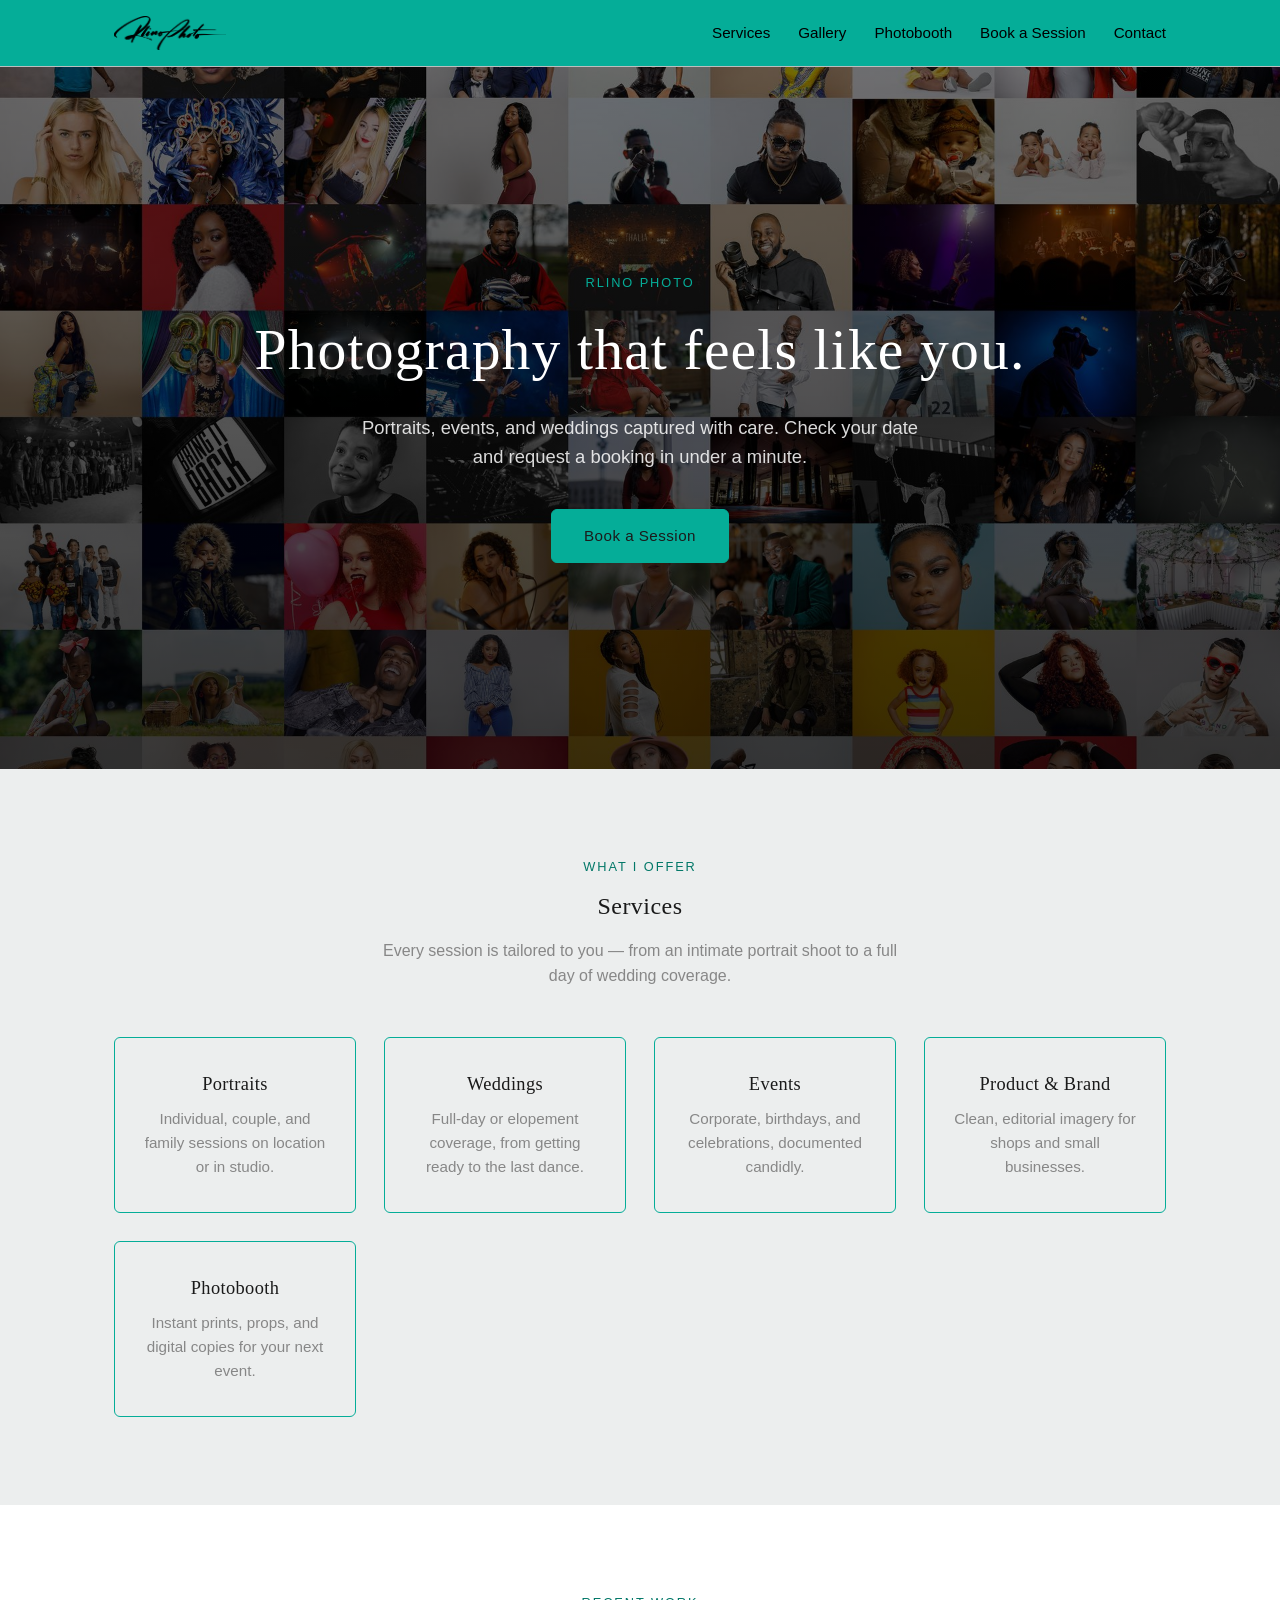
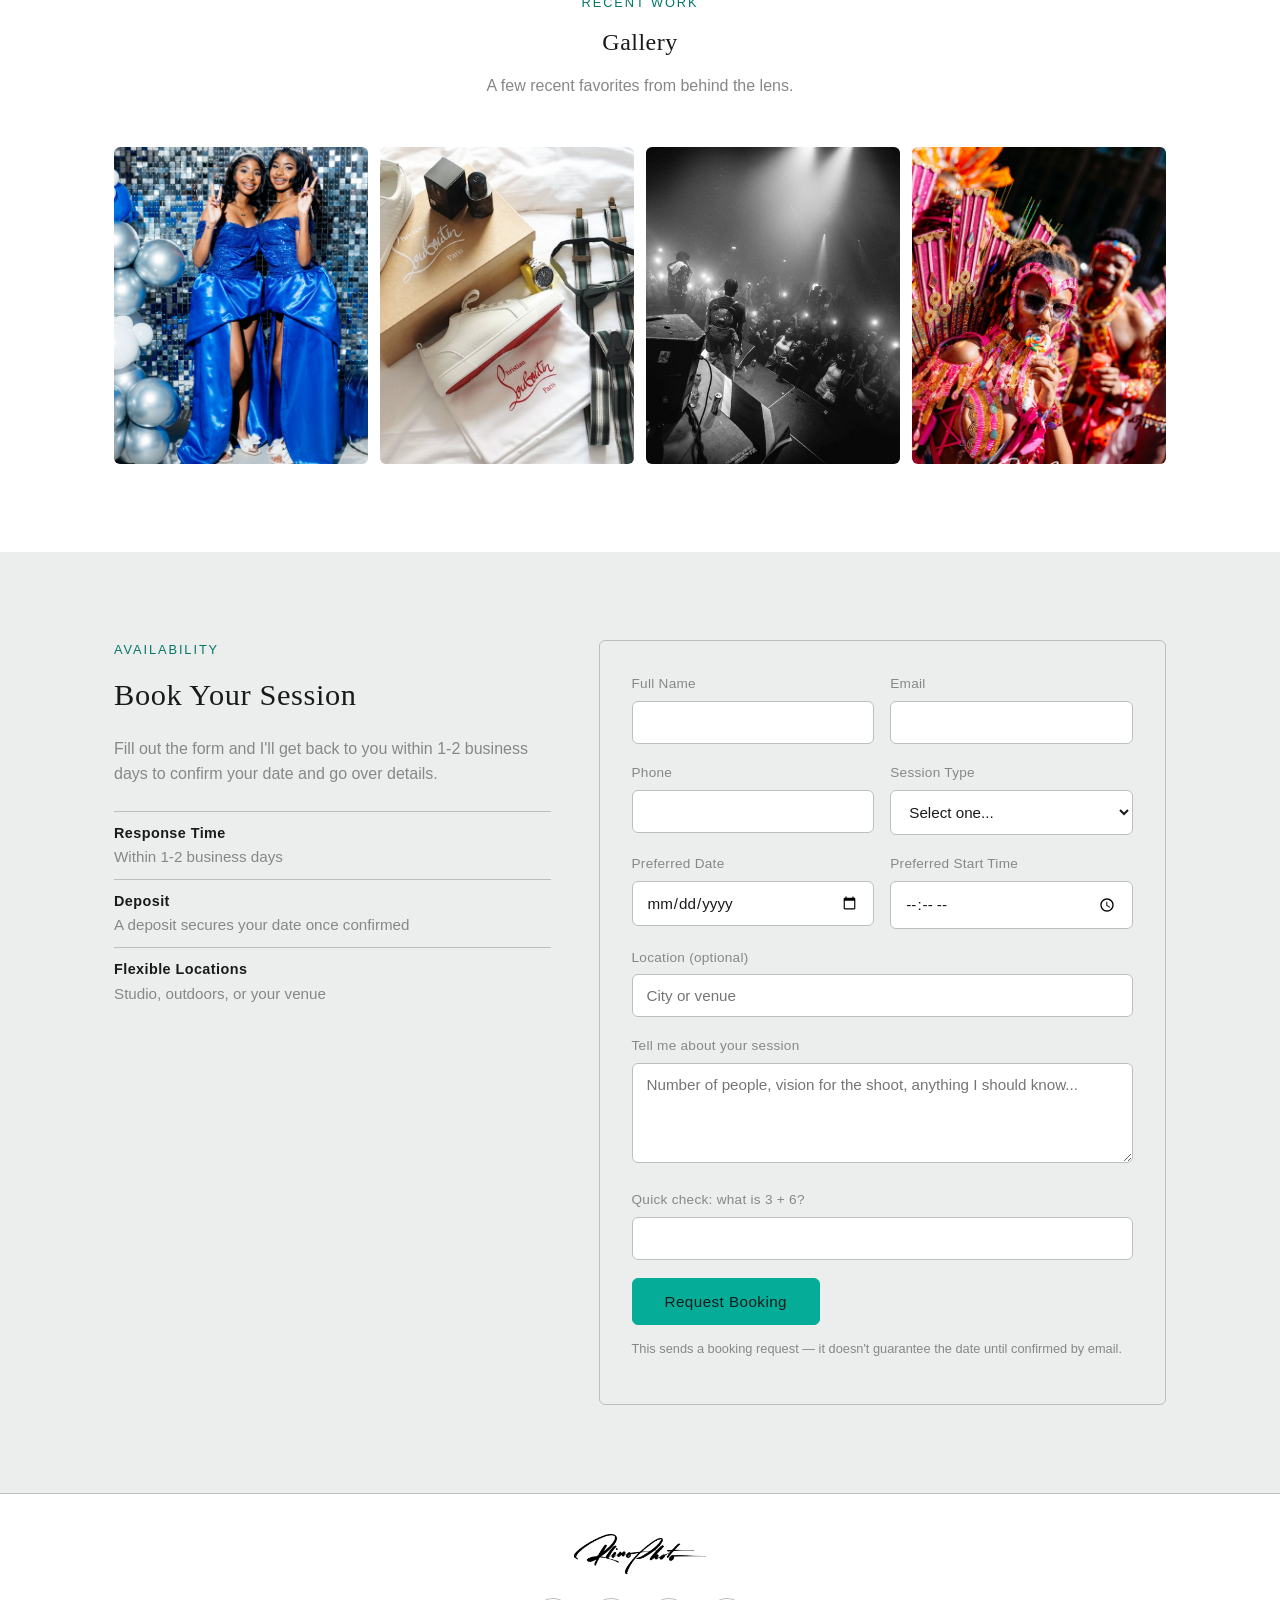
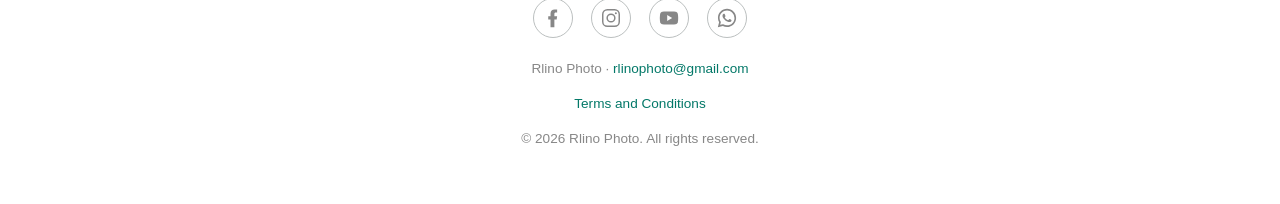
==== index.html @ 1d444abe "Add a math captcha to all booking forms Add a "what is X + Y?" field (randomly generated on load, no" ====
<!DOCTYPE html>
<html lang="en">
<head>
<meta charset="UTF-8" />
<meta name="viewport" content="width=device-width, initial-scale=1.0" />
<title>Rlino Photo — Photography Booking</title>
<meta name="description" content="Rlino Photo — book your photography session online. Portraits, events, and weddings." />
<link rel="icon" href="assets/favicon.ico" sizes="any" />
<link rel="icon" href="assets/favicon.png" type="image/png" />
<link rel="apple-touch-icon" href="assets/apple-touch-icon.png" />
<link rel="stylesheet" href="style.css" />
</head>
<body>

<header class="site-header">
  <div class="container">
    <a href="#" class="logo"><img src="assets/logo-black.png" alt="Rlino Photo" /></a>
    <nav>
      <ul class="nav-links">
        <li><a href="#services">Services</a></li>
        <li><a href="#gallery">Gallery</a></li>
        <li><a href="photobooth.html">Photobooth</a></li>
        <li><a href="#booking">Book a Session</a></li>
        <li><a href="#contact">Contact</a></li>
      </ul>
    </nav>
    <button class="nav-toggle" aria-label="Toggle navigation">&#9776;</button>
  </div>
</header>

<section class="hero">
  <div class="container">
    <span class="eyebrow">Rlino Photo</span>
    <h1>Photography that feels like you.</h1>
    <p>Portraits, events, and weddings captured with care. Check your date and request a booking in under a minute.</p>
    <a href="#booking" class="btn btn-primary">Book a Session</a>
  </div>
</section>

<section id="services">
  <div class="container">
    <div class="section-heading reveal">
      <span class="eyebrow">What I Offer</span>
      <h2>Services</h2>
      <p>Every session is tailored to you — from an intimate portrait shoot to a full day of wedding coverage.</p>
    </div>
    <div class="services-grid">
      <div class="service-card reveal">
        <h3>Portraits</h3>
        <p>Individual, couple, and family sessions on location or in studio.</p>
      </div>
      <div class="service-card reveal">
        <h3>Weddings</h3>
        <p>Full-day or elopement coverage, from getting ready to the last dance.</p>
      </div>
      <div class="service-card reveal">
        <h3>Events</h3>
        <p>Corporate, birthdays, and celebrations, documented candidly.</p>
      </div>
      <div class="service-card reveal">
        <h3>Product &amp; Brand</h3>
        <p>Clean, editorial imagery for shops and small businesses.</p>
      </div>
      <a class="service-card reveal" href="photobooth.html">
        <h3>Photobooth</h3>
        <p>Instant prints, props, and digital copies for your next event.</p>
      </a>
    </div>
  </div>
</section>

<section id="gallery">
  <div class="container">
    <div class="section-heading reveal">
      <span class="eyebrow">Recent Work</span>
      <h2>Gallery</h2>
      <p>A few recent favorites from behind the lens.</p>
    </div>
    <div class="gallery-grid">
      <div class="frame reveal"><img src="assets/gallery1.jpg" alt="Two quinceañera guests of honor in matching blue gowns and tiaras" loading="lazy" /></div>
      <div class="frame reveal"><img src="assets/gallery2.jpg" alt="Flat-lay product photography of sneakers, watch, and accessories" loading="lazy" /></div>
      <div class="frame reveal"><img src="assets/gallery3.jpg" alt="Concert stage view of a performer and crowd under spotlights" loading="lazy" /></div>
      <a class="frame reveal" href="https://www.facebook.com/media/set/?set=a.1701070702020775&amp;type=3" target="_blank" rel="noopener noreferrer" aria-label="View more photos in our Facebook album">
        <img src="assets/gallery4.jpg" alt="Carnival performer in a pink and gold feathered costume" loading="lazy" />
      </a>
    </div>
  </div>
</section>

<section id="booking">
  <div class="container booking-layout">
    <div class="booking-info reveal">
      <span class="eyebrow">Availability</span>
      <h2>Book Your Session</h2>
      <p>Fill out the form and I'll get back to you within 1-2 business days to confirm your date and go over details.</p>
      <ul>
        <li><strong>Response Time</strong>Within 1-2 business days</li>
        <li><strong>Deposit</strong>A deposit secures your date once confirmed</li>
        <li><strong>Flexible Locations</strong>Studio, outdoors, or your venue</li>
      </ul>
    </div>

    <form
      id="booking-form"
      class="booking-form reveal"
      action="https://formsubmit.co/ajax/rlinophoto@gmail.com"
      method="POST"
      novalidate
    >
      <!-- FormSubmit configuration -->
      <input type="hidden" name="_subject" value="New booking request — Rlino Photo" />
      <input type="hidden" name="_captcha" value="false" />
      <input type="hidden" name="_template" value="table" />
      <input type="text" name="_honey" class="honeypot" tabindex="-1" autocomplete="off" />

      <div class="form-row">
        <div class="field">
          <label for="name">Full Name</label>
          <input type="text" id="name" name="Name" required />
          <span class="field-error">Please enter your full name.</span>
        </div>
        <div class="field">
          <label for="email">Email</label>
          <input type="email" id="email" name="Email" required />
          <span class="field-error">Please enter a valid email address.</span>
        </div>
      </div>

      <div class="form-row">
        <div class="field">
          <label for="phone">Phone</label>
          <input type="tel" id="phone" name="Phone" required />
          <span class="field-error">Please enter a valid phone number.</span>
        </div>
        <div class="field">
          <label for="session-type">Session Type</label>
          <select id="session-type" name="Session Type" required>
            <option value="">Select one...</option>
            <option value="Portrait">Portrait</option>
            <option value="Wedding">Wedding</option>
            <option value="Event">Event</option>
            <option value="Photobooth">Photobooth</option>
            <option value="Product / Brand">Product / Brand</option>
            <option value="Other">Other</option>
          </select>
          <span class="field-error">Please choose a session type.</span>
        </div>
      </div>

      <div class="form-row">
        <div class="field">
          <label for="session-date">Preferred Date</label>
          <input type="date" id="session-date" name="Preferred Date" required />
          <span class="field-error">Please choose a preferred date.</span>
        </div>
        <div class="field">
          <label for="session-time">Preferred Start Time</label>
          <input type="time" id="session-time" name="Preferred Start Time" min="08:00" max="20:00" required />
          <span class="field-error">Please choose a starting time between 8am and 8pm.</span>
        </div>
      </div>

      <div class="field">
        <label for="location">Location (optional)</label>
        <input type="text" id="location" name="Location" placeholder="City or venue" />
      </div>

      <div class="field">
        <label for="message">Tell me about your session</label>
        <textarea id="message" name="Message" placeholder="Number of people, vision for the shoot, anything I should know..."></textarea>
      </div>

      <div class="field">
        <label for="captcha">Quick check: what is <span id="captcha-a"></span> + <span id="captcha-b"></span>?</label>
        <input type="text" id="captcha" inputmode="numeric" autocomplete="off" required />
        <span class="field-error">That doesn't look right — please try again.</span>
      </div>

      <button type="submit" class="btn btn-primary">Request Booking</button>
      <p class="form-note">This sends a booking request — it doesn't guarantee the date until confirmed by email.</p>
      <div id="form-status" class="form-status" role="status" aria-live="polite"></div>
    </form>
  </div>
</section>

<footer class="site-footer" id="contact">
  <div class="container">
    <img src="assets/logo-black.png" alt="Rlino Photo" class="footer-logo" />
    <ul class="social-links">
      <li>
        <a href="https://www.facebook.com/RlinoPhoto" target="_blank" rel="noopener noreferrer" aria-label="Rlino Photo on Facebook">
          <svg viewBox="0 0 24 24" width="22" height="22" fill="currentColor" aria-hidden="true"><path d="M13.5 22v-8.5H16l.5-3.5h-3V7.7c0-1 .3-1.7 1.7-1.7H16.5V2.8C16.1 2.7 15 2.6 13.7 2.6c-2.6 0-4.4 1.6-4.4 4.5V10H6.8v3.5h2.5V22h4.2z"/></svg>
        </a>
      </li>
      <li>
        <a href="https://www.instagram.com/rlino_photo" target="_blank" rel="noopener noreferrer" aria-label="Rlino Photo on Instagram">
          <svg viewBox="0 0 24 24" width="22" height="22" fill="none" stroke="currentColor" stroke-width="1.6" aria-hidden="true"><rect x="3" y="3" width="18" height="18" rx="5"/><circle cx="12" cy="12" r="4.2"/><circle cx="17.3" cy="6.7" r="1.1" fill="currentColor" stroke="none"/></svg>
        </a>
      </li>
      <li>
        <a href="https://www.youtube.com/channel/UCUOVCquX0OLVhpAQAoR_41Q" target="_blank" rel="noopener noreferrer" aria-label="Rlino Photo on YouTube">
          <svg viewBox="0 0 24 24" width="22" height="22" fill="currentColor" aria-hidden="true"><path d="M22 12s0-3.2-.4-4.7a2.9 2.9 0 0 0-2-2C17.9 5 12 5 12 5s-5.9 0-7.6.3a2.9 2.9 0 0 0-2 2C2 8.8 2 12 2 12s0 3.2.4 4.7a2.9 2.9 0 0 0 2 2C6.1 19 12 19 12 19s5.9 0 7.6-.3a2.9 2.9 0 0 0 2-2C22 15.2 22 12 22 12z" stroke="none"/><path d="M10 8.8l5.5 3.2-5.5 3.2z" fill="#ffffff" stroke="none"/></svg>
        </a>
      </li>
      <li>
        <a href="https://wa.me/31614052814" target="_blank" rel="noopener noreferrer" aria-label="Message Rlino Photo on WhatsApp">
          <svg viewBox="0 0 24 24" width="22" height="22" fill="currentColor" aria-hidden="true"><path d="M12.04 2C6.58 2 2.13 6.45 2.13 11.91c0 1.75.46 3.39 1.26 4.81L2 22l5.44-1.36a9.9 9.9 0 0 0 4.6 1.14h.01c5.46 0 9.9-4.45 9.9-9.91C21.95 6.45 17.5 2 12.04 2zm0 18.02h-.01a8.1 8.1 0 0 1-4.13-1.13l-.3-.18-3.07.77.82-3-.2-.31a8.07 8.07 0 0 1-1.24-4.3c0-4.46 3.63-8.09 8.13-8.09 2.17 0 4.21.85 5.75 2.38a8.05 8.05 0 0 1 2.38 5.72c0 4.46-3.63 8.14-8.13 8.14zm4.45-6.08c-.24-.12-1.45-.71-1.67-.79-.22-.08-.39-.12-.55.12-.16.24-.63.79-.78.95-.14.16-.29.18-.53.06-.24-.12-1.03-.38-1.96-1.21-.72-.64-1.21-1.44-1.35-1.68-.14-.24-.01-.37.11-.49.11-.11.24-.29.37-.43.12-.14.16-.24.24-.4.08-.16.04-.3-.02-.43-.06-.12-.55-1.32-.75-1.81-.2-.48-.4-.41-.55-.42h-.47c-.16 0-.42.06-.64.3-.22.24-.84.82-.84 2s.86 2.32.98 2.48c.12.16 1.7 2.6 4.13 3.64.58.25 1.03.4 1.38.51.58.18 1.11.16 1.53.1.47-.07 1.45-.59 1.65-1.16.2-.57.2-1.06.14-1.16-.06-.1-.22-.16-.46-.28z"/></svg>
        </a>
      </li>
    </ul>
    <p>Rlino Photo &middot; <a href="mailto:rlinophoto@gmail.com">rlinophoto@gmail.com</a></p>
    <p><a href="terms.html">Terms and Conditions</a></p>
    <p>&copy; <span id="year"></span> Rlino Photo. All rights reserved.</p>
  </div>
</footer>

<script src="script.js"></script>
<script>document.getElementById("year").textContent = new Date().getFullYear();</script>
</body>
</html>
---- style.css ----
/* Rlino Photo — site styles */

:root {
  --bg: #ffffff;
  --bg-alt: #eceeee;
  --bg-soft: #bbbfbf;
  --bg-mid: #05ad98;
  --text: #1a1a1a;
  --text-muted: #878787;
  --accent: #05ad98;
  --accent-soft: rgba(5, 173, 152, 0.14);
  --teal: #05ad98;
  --teal-soft: rgba(5, 173, 152, 0.25);
  --teal-dark: #037868;
  --border: #bbbfbf;
  --error: #d1453b;
  --success: #2e8b67;
  --max-width: 1100px;
  --radius: 6px;
}

* {
  box-sizing: border-box;
}

html {
  scroll-behavior: smooth;
}

body {
  margin: 0;
  font-family: "Helvetica Neue", Arial, sans-serif;
  background: var(--bg);
  color: var(--text);
  line-height: 1.6;
}

h1, h2, h3 {
  font-family: Georgia, "Times New Roman", serif;
  font-weight: 400;
  letter-spacing: 0.02em;
  margin: 0 0 0.5em;
}

a {
  color: inherit;
}

img {
  max-width: 100%;
  display: block;
}

.container {
  max-width: var(--max-width);
  margin: 0 auto;
  padding: 0 24px;
}

/* Header */
.site-header {
  position: sticky;
  top: 0;
  z-index: 50;
  background: var(--teal);
  border-bottom: 1px solid var(--border);
}

.site-header .container {
  display: flex;
  align-items: center;
  justify-content: space-between;
  padding-top: 16px;
  padding-bottom: 16px;
}

.logo {
  display: flex;
  align-items: center;
  text-decoration: none;
}

.logo img {
  height: 34px;
  width: auto;
  display: block;
}

.nav-links {
  display: flex;
  gap: 28px;
  list-style: none;
  margin: 0;
  padding: 0;
}

.nav-links a {
  text-decoration: none;
  font-size: 0.95rem;
  color: #000000;
  transition: opacity 0.2s ease;
}

.nav-links a:hover {
  text-decoration: underline;
  opacity: 0.65;
}

.nav-toggle {
  display: none;
  background: none;
  border: none;
  color: var(--text);
  font-size: 1.6rem;
  cursor: pointer;
}

@media (max-width: 720px) {
  .nav-toggle {
    display: block;
  }

  .nav-links {
    position: absolute;
    top: 100%;
    left: 0;
    right: 0;
    flex-direction: column;
    background: var(--teal);
    padding: 16px 24px;
    gap: 16px;
    border-bottom: 1px solid var(--border);
    display: none;
  }

  .nav-links.open {
    display: flex;
  }
}

/* Hero */
.hero {
  min-height: 78vh;
  display: flex;
  align-items: center;
  background:
    linear-gradient(180deg, rgba(0, 0, 0, 0.55), rgba(0, 0, 0, 0.78)),
    url("assets/hero.jpg");
  background-size: cover;
  background-position: center;
  text-align: center;
}

.hero .container {
  width: 100%;
}

.hero h1 {
  color: #ffffff;
  font-size: clamp(2.2rem, 6vw, 3.6rem);
  margin-bottom: 0.3em;
}

.hero p {
  color: rgba(255, 255, 255, 0.85);
  font-size: 1.15rem;
  max-width: 560px;
  margin: 0 auto 2em;
}

.hero .eyebrow {
  color: var(--accent);
}

.btn {
  display: inline-block;
  padding: 14px 32px;
  border-radius: var(--radius);
  text-decoration: none;
  font-size: 0.95rem;
  letter-spacing: 0.03em;
  cursor: pointer;
  border: 1px solid var(--accent);
  transition: background 0.2s ease, color 0.2s ease, transform 0.15s ease;
}

.btn-primary {
  background: var(--accent);
  color: #1b1b1b;
}

.btn-primary:hover {
  transform: translateY(-2px);
}

.btn-outline {
  background: transparent;
  color: var(--teal-dark);
}

.btn-outline:hover {
  background: var(--accent-soft);
}

/* Sections */
section {
  padding: 88px 0;
}

section:nth-of-type(even) {
  background: var(--bg-alt);
}

.section-heading {
  text-align: center;
  margin-bottom: 48px;
}

.section-heading p {
  color: var(--text-muted);
  max-width: 520px;
  margin: 0.6em auto 0;
}

.eyebrow {
  display: block;
  color: var(--teal-dark);
  text-transform: uppercase;
  font-size: 0.8rem;
  letter-spacing: 0.15em;
  margin-bottom: 10px;
}

/* Services */
.services-grid {
  display: grid;
  grid-template-columns: repeat(auto-fit, minmax(220px, 1fr));
  gap: 28px;
}

.service-card {
  display: block;
  padding: 32px 24px;
  border: 1px solid var(--teal);
  border-radius: var(--radius);
  text-align: center;
  text-decoration: none;
  transition: border-color 0.2s ease, transform 0.15s ease;
}

a.service-card:hover {
  border-color: var(--teal-dark);
  transform: translateY(-2px);
}

.service-card h3 {
  font-size: 1.15rem;
  margin-bottom: 0.4em;
}

.service-card p {
  color: var(--text-muted);
  font-size: 0.95rem;
  margin: 0;
}

/* Gallery */
.gallery-grid {
  display: grid;
  grid-template-columns: repeat(auto-fit, minmax(220px, 1fr));
  gap: 12px;
}

.gallery-grid .frame {
  display: block;
  aspect-ratio: 4 / 5;
  border-radius: var(--radius);
  overflow: hidden;
  background: var(--bg-alt);
}

.gallery-grid .frame img {
  width: 100%;
  height: 100%;
  object-fit: cover;
  display: block;
  transition: transform 0.3s ease;
}

.gallery-grid .frame:hover img {
  transform: scale(1.05);
}

.gallery-grid .frame.placeholder {
  display: flex;
  align-items: center;
  justify-content: center;
  border: 1px dashed var(--border);
  color: var(--text-muted);
  font-size: 0.85rem;
  background: linear-gradient(135deg, var(--bg-mid), var(--bg-soft), var(--bg-alt));
}

/* Pricing */
.pricing-grid {
  display: grid;
  grid-template-columns: repeat(auto-fit, minmax(240px, 1fr));
  gap: 28px;
}

.pricing-card {
  padding: 36px 28px;
  border: 1px solid var(--teal);
  border-radius: var(--radius);
  text-align: center;
}

.pricing-card h3 {
  font-size: 1.2rem;
  margin-bottom: 0.3em;
}

.pricing-card .price {
  font-family: Georgia, serif;
  font-size: 2.1rem;
  color: var(--teal-dark);
  margin: 0.2em 0;
}

.pricing-card .duration {
  color: var(--text-muted);
  font-size: 0.85rem;
  margin-bottom: 1.4em;
}

.pricing-card ul {
  list-style: none;
  padding: 0;
  margin: 0;
  text-align: left;
}

.pricing-card ul li {
  padding: 10px 0;
  border-top: 1px solid var(--border);
  color: var(--text-muted);
  font-size: 0.9rem;
}

.pricing-card ul li:first-child {
  border-top: none;
}

/* Booking form */
.booking-layout {
  display: grid;
  grid-template-columns: 1fr 1.3fr;
  gap: 48px;
  align-items: flex-start;
}

@media (max-width: 820px) {
  .booking-layout {
    grid-template-columns: 1fr;
  }
}

.booking-info h2 {
  font-size: 1.9rem;
}

.booking-info p {
  color: var(--text-muted);
}

.booking-info ul {
  list-style: none;
  padding: 0;
  margin: 24px 0 0;
}

.booking-info li {
  padding: 10px 0;
  border-top: 1px solid var(--border);
  color: var(--text-muted);
  font-size: 0.95rem;
}

.booking-info li strong {
  color: var(--text);
  display: block;
  font-size: 0.9rem;
  letter-spacing: 0.03em;
}

.booking-form {
  background: var(--bg-alt);
  border: 1px solid var(--border);
  border-radius: var(--radius);
  padding: 32px;
}

.form-row {
  display: grid;
  grid-template-columns: 1fr 1fr;
  gap: 16px;
}

@media (max-width: 480px) {
  .form-row {
    grid-template-columns: 1fr;
  }
}

.field {
  margin-bottom: 18px;
}

.field label {
  display: block;
  font-size: 0.85rem;
  color: var(--text-muted);
  margin-bottom: 6px;
  letter-spacing: 0.02em;
}

.field input,
.field select,
.field textarea {
  width: 100%;
  padding: 12px 14px;
  background: #ffffff;
  border: 1px solid var(--border);
  border-radius: var(--radius);
  color: var(--text);
  font-size: 0.95rem;
  font-family: inherit;
}

.field input:focus,
.field select:focus,
.field textarea:focus {
  outline: none;
  border-color: var(--teal-dark);
}

.field textarea {
  resize: vertical;
  min-height: 100px;
}

.field.error input,
.field.error select,
.field.error textarea {
  border-color: var(--error);
}

.field-error {
  color: var(--error);
  font-size: 0.8rem;
  margin-top: 4px;
  display: none;
}

.field.error .field-error {
  display: block;
}

.honeypot {
  position: absolute;
  left: -9999px;
  opacity: 0;
  pointer-events: none;
}

.form-note {
  font-size: 0.8rem;
  color: var(--text-muted);
  margin-top: 14px;
}

.form-status {
  margin-top: 16px;
  font-size: 0.9rem;
  padding: 12px 14px;
  border-radius: var(--radius);
  display: none;
}

.form-status.visible {
  display: block;
}

.form-status.success {
  background: rgba(46, 139, 103, 0.12);
  color: var(--success);
  border: 1px solid rgba(46, 139, 103, 0.35);
}

.form-status.error {
  background: rgba(209, 69, 59, 0.12);
  color: var(--error);
  border: 1px solid rgba(209, 69, 59, 0.35);
}

/* Legal / policy pages */
.legal-page {
  max-width: 760px;
}

.legal-page h1 {
  font-size: clamp(1.8rem, 4vw, 2.4rem);
  margin-bottom: 0.2em;
}

.legal-updated {
  color: var(--text-muted);
  font-size: 0.85rem;
  margin-bottom: 2em;
}

.legal-notice {
  background: var(--bg-alt);
  border: 1px solid var(--border);
  border-radius: var(--radius);
  padding: 20px 24px;
  color: var(--text-muted);
  font-size: 0.9rem;
  margin-bottom: 3em;
}

.legal-page h2 {
  font-size: 1.25rem;
  margin-top: 2.2em;
  margin-bottom: 0.5em;
}

.legal-page p {
  color: var(--text-muted);
  margin-bottom: 1em;
}

.legal-page ul {
  color: var(--text-muted);
  margin: 0 0 1em;
  padding-left: 1.3em;
}

.legal-page li {
  margin-bottom: 0.5em;
}

.legal-page a {
  color: var(--teal-dark);
}

/* Footer */
.site-footer {
  padding: 40px 0;
  text-align: center;
  color: var(--text-muted);
  font-size: 0.85rem;
  border-top: 1px solid var(--border);
}

.footer-logo {
  height: 40px;
  width: auto;
  display: block;
  margin: 0 auto 24px;
}

.site-footer a {
  color: var(--teal-dark);
  text-decoration: none;
}

.social-links {
  display: flex;
  justify-content: center;
  gap: 18px;
  list-style: none;
  margin: 0 0 20px;
  padding: 0;
}

.social-links a {
  display: flex;
  align-items: center;
  justify-content: center;
  width: 40px;
  height: 40px;
  border-radius: 50%;
  border: 1px solid var(--border);
  color: var(--text-muted);
  transition: color 0.2s ease, border-color 0.2s ease, transform 0.15s ease;
}

.social-links a:hover {
  color: var(--teal-dark);
  border-color: var(--teal-dark);
  transform: translateY(-2px);
}

/* Scroll reveal animations */
.reveal {
  opacity: 0;
  transform: translateY(28px);
  transition: opacity 0.7s ease, transform 0.7s ease;
}

.reveal.in-view {
  opacity: 1;
  transform: translateY(0);
}

.services-grid > .reveal:nth-child(1) { transition-delay: 0s; }
.services-grid > .reveal:nth-child(2) { transition-delay: 0.1s; }
.services-grid > .reveal:nth-child(3) { transition-delay: 0.2s; }
.services-grid > .reveal:nth-child(4) { transition-delay: 0.3s; }
.services-grid > .reveal:nth-child(5) { transition-delay: 0.4s; }

.gallery-grid > .reveal:nth-child(1) { transition-delay: 0s; }
.gallery-grid > .reveal:nth-child(2) { transition-delay: 0.12s; }
.gallery-grid > .reveal:nth-child(3) { transition-delay: 0.24s; }
.gallery-grid > .reveal:nth-child(4) { transition-delay: 0.36s; }

.booking-layout > .reveal:nth-child(2) { transition-delay: 0.15s; }

.pricing-grid > .reveal:nth-child(1) { transition-delay: 0s; }
.pricing-grid > .reveal:nth-child(2) { transition-delay: 0.1s; }
.pricing-grid > .reveal:nth-child(3) { transition-delay: 0.2s; }

@media (prefers-reduced-motion: reduce) {
  .reveal {
    opacity: 1;
    transform: none;
    transition: none;
  }
}
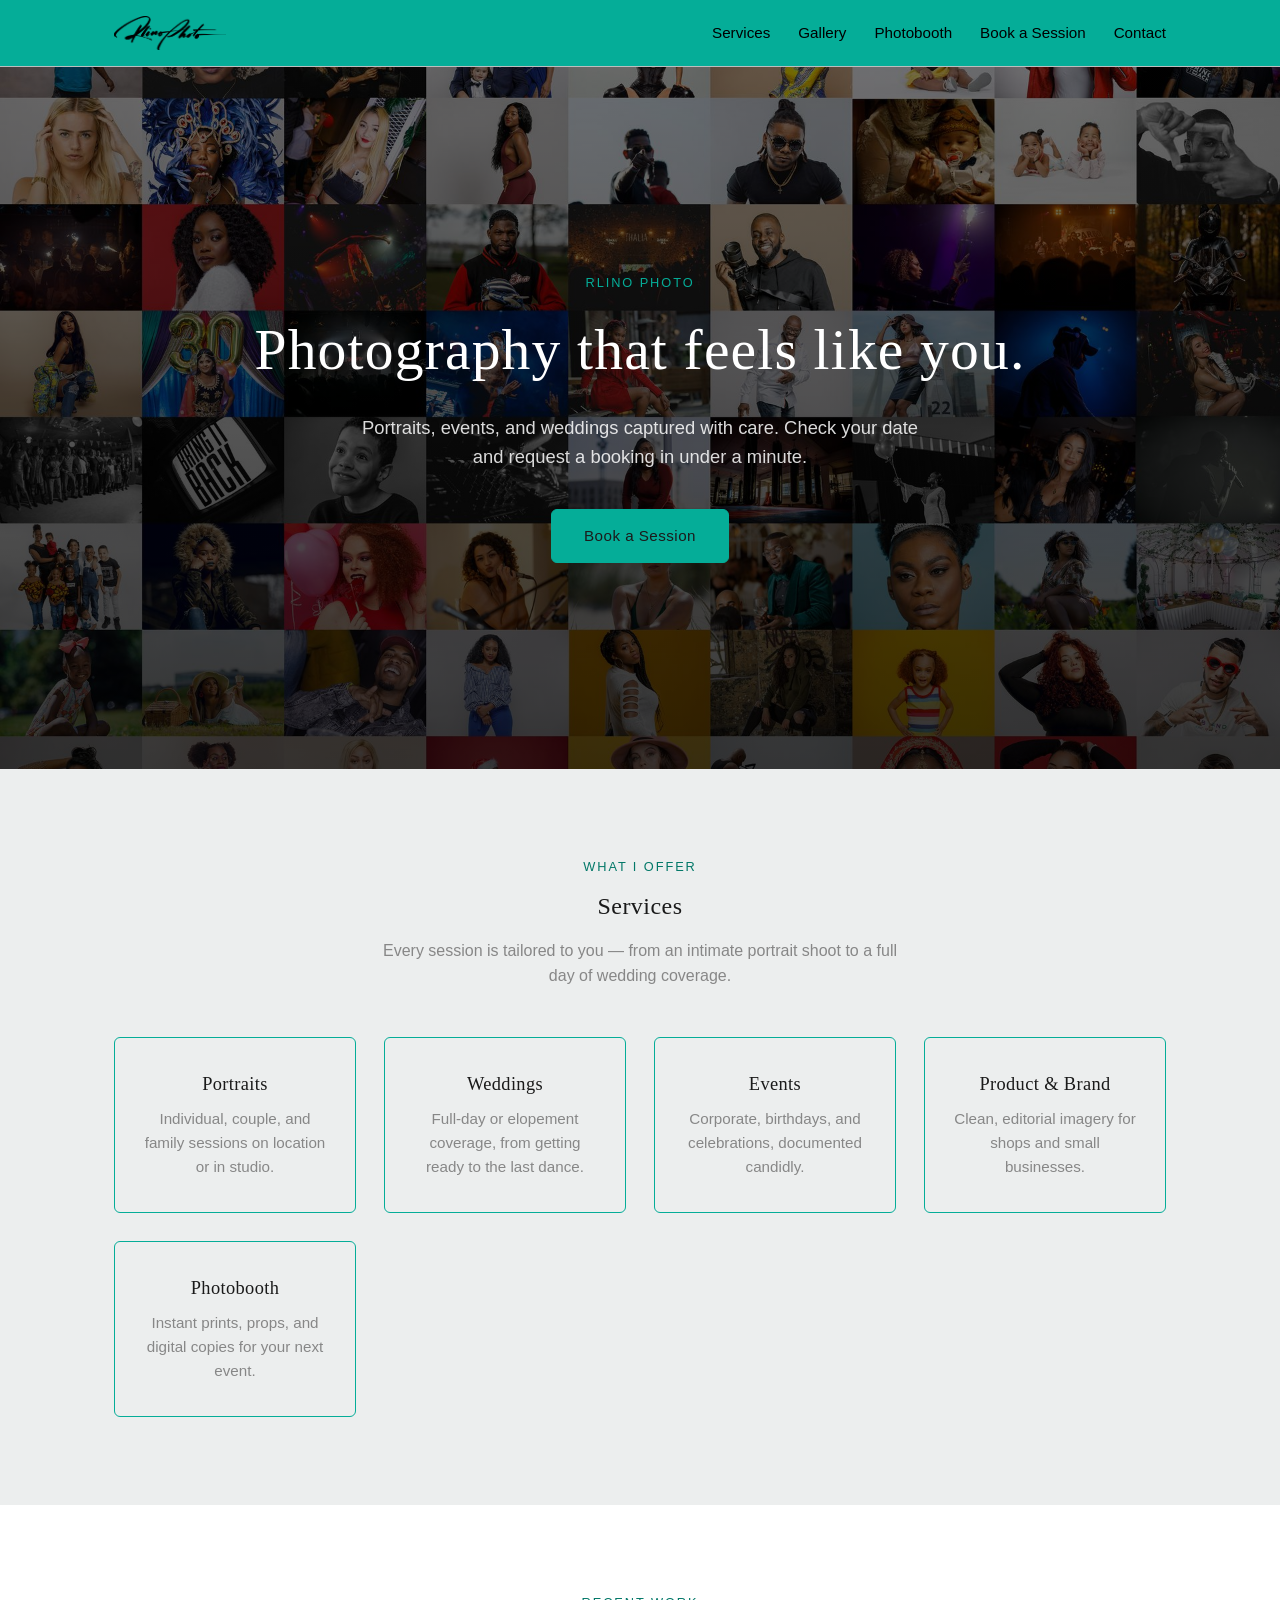
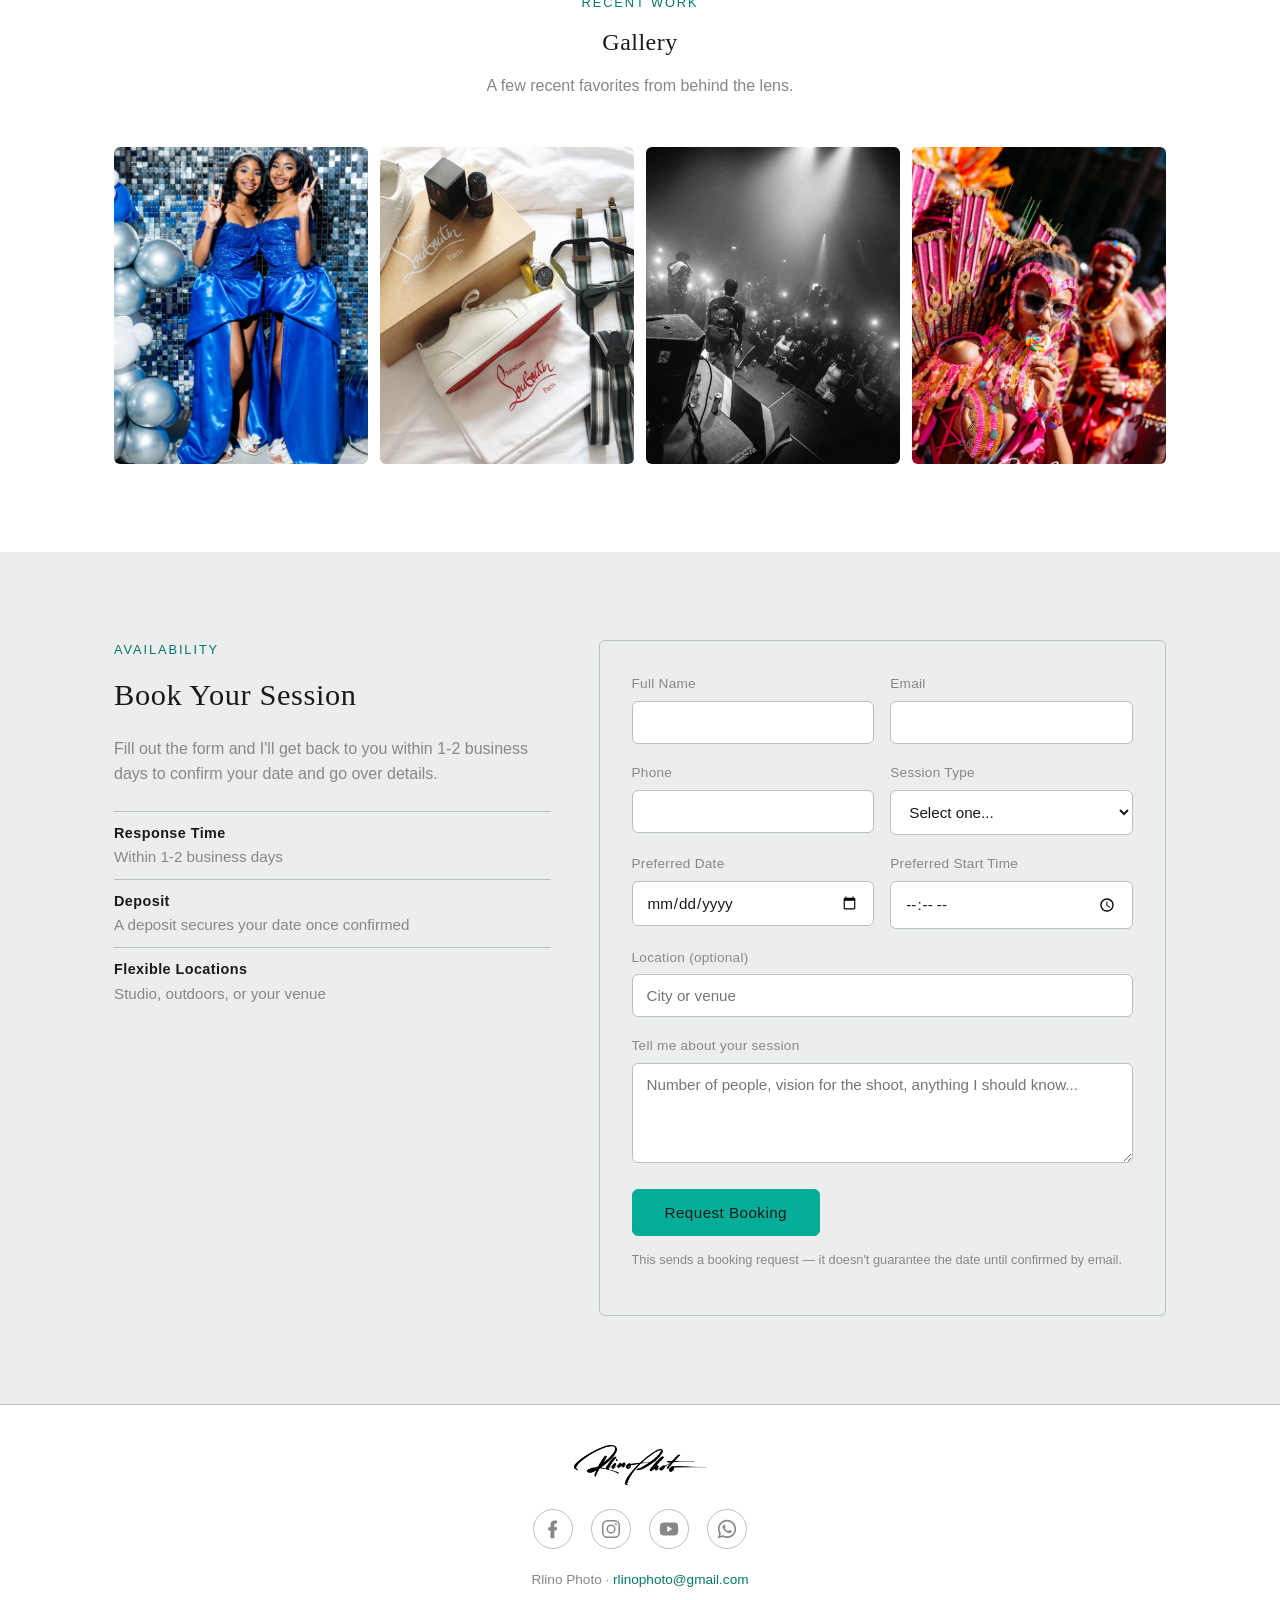
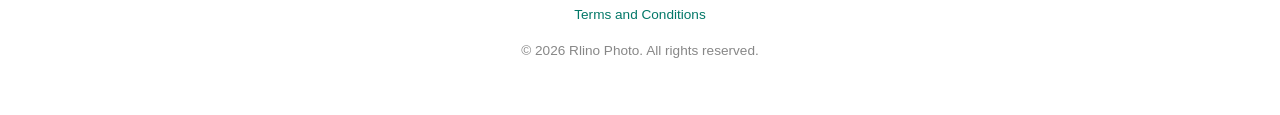
==== commit 28a6e3dd: "Replace math captcha with Google reCAPTCHA v2 Swap the "what is X + Y?" field for the reCAPTCHA v2 c" ====
--- a/index.html
+++ b/index.html
@@ -170,10 +170,9 @@
         <textarea id="message" name="Message" placeholder="Number of people, vision for the shoot, anything I should know..."></textarea>
       </div>
 
-      <div class="field">
-        <label for="captcha">Quick check: what is <span id="captcha-a"></span> + <span id="captcha-b"></span>?</label>
-        <input type="text" id="captcha" inputmode="numeric" autocomplete="off" required />
-        <span class="field-error">That doesn't look right — please try again.</span>
+      <div class="field" data-field="recaptcha">
+        <div class="g-recaptcha" data-sitekey="YOUR_RECAPTCHA_SITE_KEY"></div>
+        <span class="field-error">Please check the box to verify you're not a robot.</span>
       </div>
 
       <button type="submit" class="btn btn-primary">Request Booking</button>
@@ -214,6 +213,7 @@
   </div>
 </footer>
 
+<script src="https://www.google.com/recaptcha/api.js" async defer></script>
 <script src="script.js"></script>
 <script>document.getElementById("year").textContent = new Date().getFullYear();</script>
 </body>
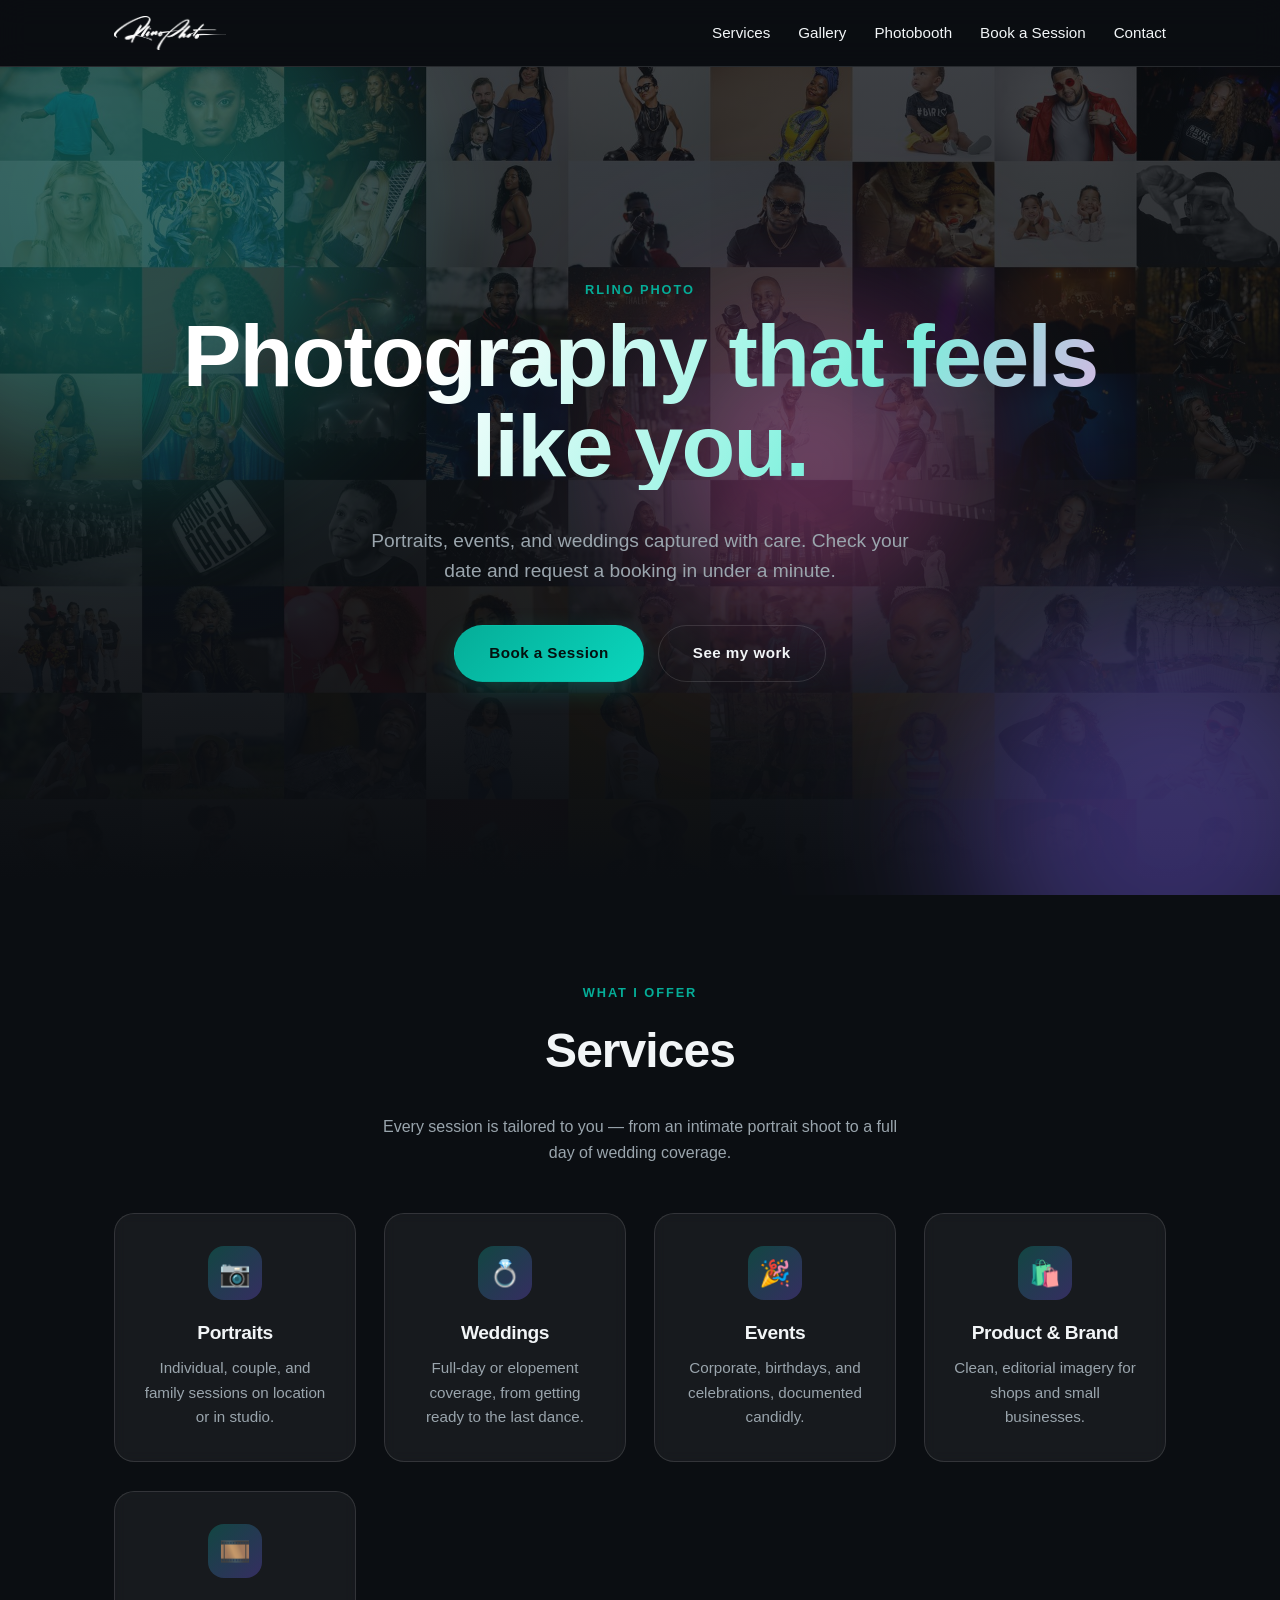
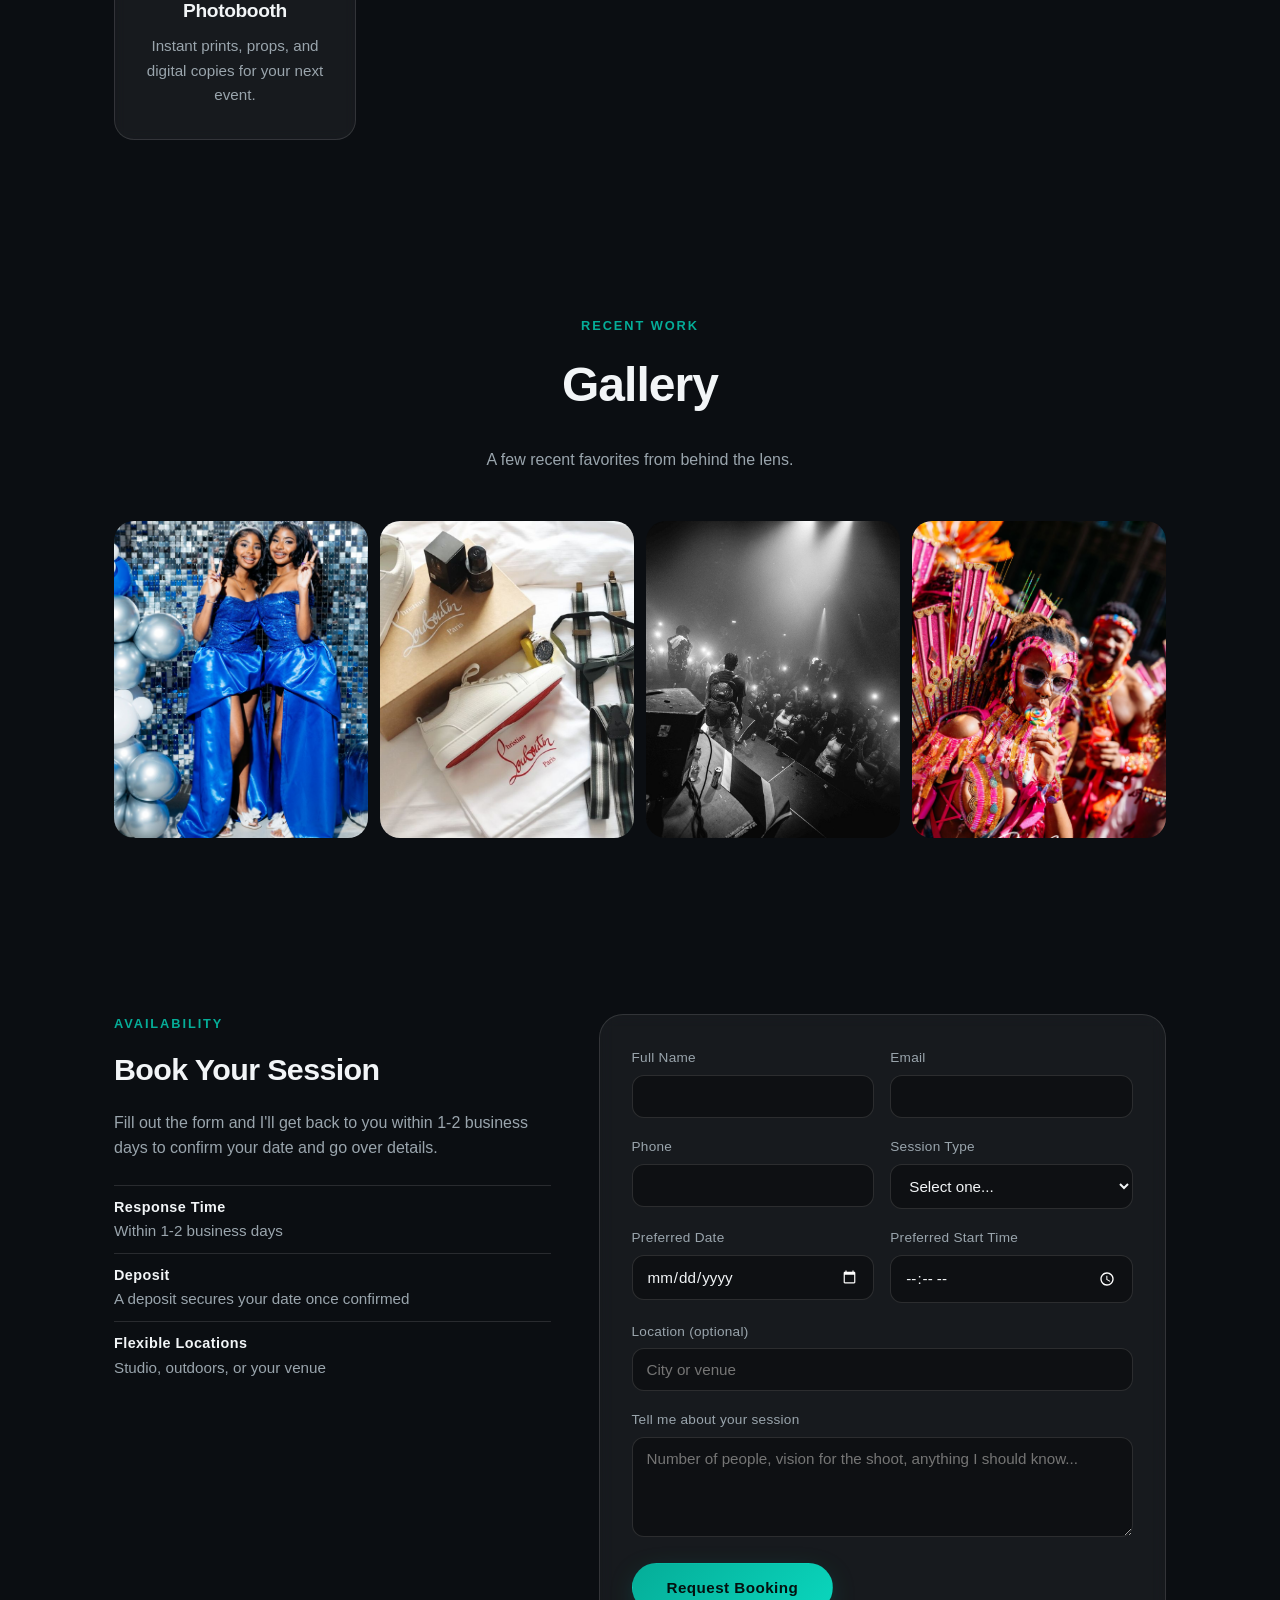
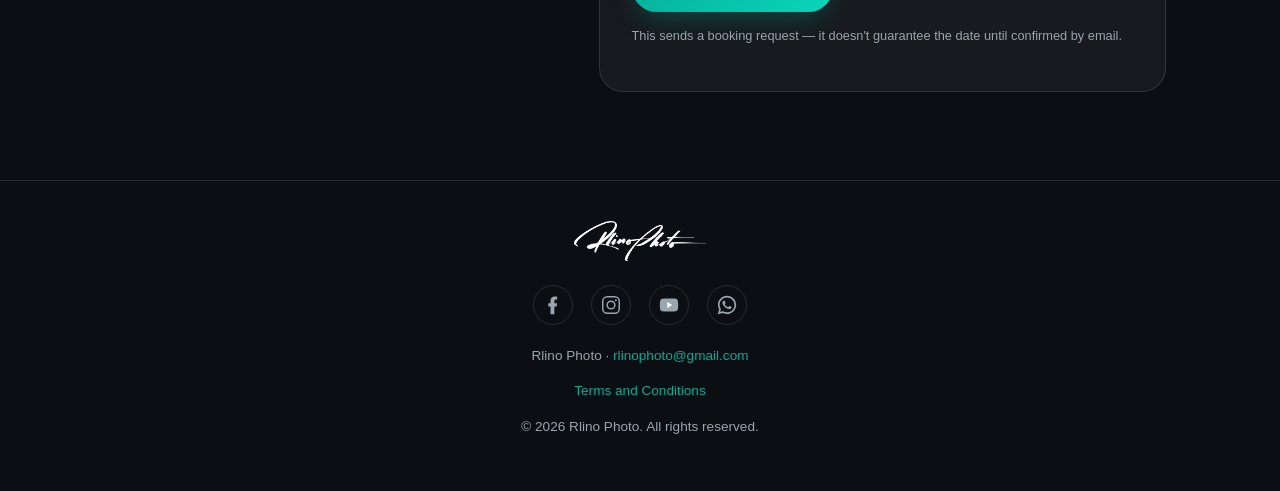
==== commit 717a02d4: "Apply shared dark theme to home and terms pages Rename photobooth.css/js to theme.css/js and load th" ====
--- a/index.html
+++ b/index.html
@@ -9,8 +9,12 @@
 <link rel="icon" href="assets/favicon.png" type="image/png" />
 <link rel="apple-touch-icon" href="assets/apple-touch-icon.png" />
 <link rel="stylesheet" href="style.css" />
+<link rel="stylesheet" href="theme.css" />
 </head>
-<body>
+<body class="pb">
+
+<div class="pb-progress" aria-hidden="true"></div>
+<div class="pb-flash" aria-hidden="true"></div>
 
 <header class="site-header">
   <div class="container">
@@ -28,12 +32,18 @@
   </div>
 </header>
 
-<section class="hero">
+<section class="hero has-photo">
+  <span class="pb-blob b1" aria-hidden="true"></span>
+  <span class="pb-blob b2" aria-hidden="true"></span>
+  <span class="pb-blob b3" aria-hidden="true"></span>
   <div class="container">
     <span class="eyebrow">Rlino Photo</span>
     <h1>Photography that feels like you.</h1>
     <p>Portraits, events, and weddings captured with care. Check your date and request a booking in under a minute.</p>
-    <a href="#booking" class="btn btn-primary">Book a Session</a>
+    <div class="pb-hero-actions">
+      <a href="#booking" class="btn btn-primary" data-flash>Book a Session</a>
+      <a href="#gallery" class="btn pb-btn-ghost">See my work</a>
+    </div>
   </div>
 </section>
 
@@ -46,22 +56,27 @@
     </div>
     <div class="services-grid">
       <div class="service-card reveal">
+        <div class="pb-icon" aria-hidden="true">📷</div>
         <h3>Portraits</h3>
         <p>Individual, couple, and family sessions on location or in studio.</p>
       </div>
       <div class="service-card reveal">
+        <div class="pb-icon" aria-hidden="true">💍</div>
         <h3>Weddings</h3>
         <p>Full-day or elopement coverage, from getting ready to the last dance.</p>
       </div>
       <div class="service-card reveal">
+        <div class="pb-icon" aria-hidden="true">🎉</div>
         <h3>Events</h3>
         <p>Corporate, birthdays, and celebrations, documented candidly.</p>
       </div>
       <div class="service-card reveal">
+        <div class="pb-icon" aria-hidden="true">🛍️</div>
         <h3>Product &amp; Brand</h3>
         <p>Clean, editorial imagery for shops and small businesses.</p>
       </div>
       <a class="service-card reveal" href="photobooth.html">
+        <div class="pb-icon" aria-hidden="true">🎞️</div>
         <h3>Photobooth</h3>
         <p>Instant prints, props, and digital copies for your next event.</p>
       </a>
@@ -171,7 +186,7 @@
       </div>
 
       <div class="field" data-field="recaptcha">
-        <div class="g-recaptcha" data-sitekey="YOUR_RECAPTCHA_SITE_KEY"></div>
+        <div class="g-recaptcha" data-sitekey="6Le8zXotAAAAAJ4GMDx2VczdTMz6WtMB9xp1pEdB"></div>
         <span class="field-error">Please check the box to verify you're not a robot.</span>
       </div>
 
@@ -215,6 +230,7 @@
 
 <script src="https://www.google.com/recaptcha/api.js" async defer></script>
 <script src="script.js"></script>
+<script src="theme.js"></script>
 <script>document.getElementById("year").textContent = new Date().getFullYear();</script>
 </body>
 </html>
--- a/theme.css
+++ b/theme.css
@@ -0,0 +1,582 @@
+/* Rlino Photo — shared dark / interactive theme (all pages)
+   Scoped to body.pb. Includes photobooth-specific pieces (quote calculator). */
+
+body.pb {
+  --pb-bg: #0b0e12;
+  --pb-surface: rgba(255, 255, 255, 0.05);
+  --pb-surface-hi: rgba(255, 255, 255, 0.09);
+  --pb-line: rgba(255, 255, 255, 0.12);
+  --pb-text: #f2f5f7;
+  --pb-muted: #9aa5ad;
+  --pb-glow: rgba(5, 173, 152, 0.45);
+  background: var(--pb-bg);
+  color: var(--pb-text);
+  overflow-x: hidden;
+}
+
+body.pb h1,
+body.pb h2,
+body.pb h3 {
+  font-family: "Helvetica Neue", Arial, sans-serif;
+  font-weight: 700;
+  letter-spacing: -0.02em;
+}
+
+body.pb section,
+body.pb section:nth-of-type(even) {
+  background: transparent;
+  position: relative;
+}
+
+body.pb .eyebrow {
+  color: var(--accent);
+  font-weight: 600;
+}
+
+body.pb .section-heading p {
+  color: var(--pb-muted);
+}
+
+body.pb .section-heading h2 {
+  font-size: clamp(2rem, 4.5vw, 3rem);
+}
+
+/* Scroll progress bar */
+.pb-progress {
+  position: fixed;
+  top: 0;
+  left: 0;
+  height: 3px;
+  width: 100%;
+  z-index: 100;
+  background: linear-gradient(90deg, #05ad98, #7af0dc, #ff7ad9);
+  transform: scaleX(0);
+  transform-origin: left;
+}
+
+/* Header — glass */
+body.pb .site-header {
+  background: rgba(11, 14, 18, 0.7);
+  backdrop-filter: blur(14px);
+  -webkit-backdrop-filter: blur(14px);
+  border-bottom: 1px solid var(--pb-line);
+}
+
+body.pb .logo img {
+  filter: invert(1) brightness(2);
+}
+
+body.pb .nav-links a {
+  color: var(--pb-text);
+  position: relative;
+}
+
+body.pb .nav-links a:hover {
+  text-decoration: none;
+  opacity: 1;
+  color: var(--accent);
+}
+
+body.pb .nav-toggle {
+  color: var(--pb-text);
+}
+
+@media (max-width: 720px) {
+  body.pb .nav-links {
+    background: rgba(11, 14, 18, 0.96);
+    border-bottom: 1px solid var(--pb-line);
+  }
+}
+
+/* Hero */
+body.pb .hero {
+  min-height: 92vh;
+  background: none;
+  overflow: hidden;
+  isolation: isolate;
+}
+
+.pb-blob {
+  position: absolute;
+  border-radius: 50%;
+  filter: blur(80px);
+  opacity: 0.55;
+  z-index: -1;
+  will-change: transform;
+  transition: transform 0.3s ease-out;
+}
+
+.pb-blob.b1 { width: 520px; height: 520px; background: #05ad98; top: -120px; left: -140px; animation: pb-float 14s ease-in-out infinite; }
+.pb-blob.b2 { width: 420px; height: 420px; background: #7b5cff; bottom: -140px; right: -100px; animation: pb-float 17s ease-in-out infinite reverse; }
+.pb-blob.b3 { width: 300px; height: 300px; background: #ff5fc8; top: 30%; right: 25%; opacity: 0.3; animation: pb-float 20s ease-in-out infinite; }
+
+@keyframes pb-float {
+  0%, 100% { translate: 0 0; }
+  50% { translate: 40px -30px; }
+}
+
+body.pb .hero h1 {
+  font-size: clamp(2.6rem, 8vw, 5.5rem);
+  line-height: 1.02;
+  background: linear-gradient(120deg, #fff 30%, #7af0dc 70%, #ff9be4);
+  -webkit-background-clip: text;
+  background-clip: text;
+  color: transparent;
+  margin-bottom: 0.4em;
+}
+
+body.pb .hero p {
+  color: var(--pb-muted);
+  font-size: 1.2rem;
+}
+
+.pb-hero-actions {
+  display: flex;
+  gap: 14px;
+  justify-content: center;
+  flex-wrap: wrap;
+}
+
+body.pb .btn {
+  border-radius: 999px;
+  padding: 15px 34px;
+  font-weight: 600;
+  position: relative;
+  overflow: hidden;
+}
+
+body.pb .btn-primary {
+  background: linear-gradient(135deg, #05ad98, #0ad6bd);
+  color: #04110f;
+  border-color: transparent;
+  box-shadow: 0 8px 30px -8px var(--pb-glow);
+  transition: transform 0.2s ease, box-shadow 0.2s ease;
+}
+
+body.pb .btn-primary:hover {
+  transform: translateY(-3px) scale(1.03);
+  box-shadow: 0 14px 40px -8px var(--pb-glow);
+}
+
+.pb-btn-ghost {
+  background: transparent;
+  color: var(--pb-text);
+  border: 1px solid var(--pb-line);
+}
+
+.pb-btn-ghost:hover {
+  background: var(--pb-surface-hi);
+}
+
+/* Flash overlay (camera flash effect) */
+.pb-flash {
+  position: fixed;
+  inset: 0;
+  background: #fff;
+  opacity: 0;
+  pointer-events: none;
+  z-index: 200;
+}
+
+.pb-flash.go {
+  animation: pb-flash 0.6s ease-out;
+}
+
+@keyframes pb-flash {
+  0% { opacity: 0.95; }
+  100% { opacity: 0; }
+}
+
+/* Floating photo strips in hero */
+.pb-strip {
+  position: absolute;
+  width: 78px;
+  padding: 8px 8px 4px;
+  background: #fff;
+  border-radius: 4px;
+  box-shadow: 0 20px 40px -10px rgba(0, 0, 0, 0.6);
+  z-index: -1;
+  display: grid;
+  gap: 6px;
+  opacity: 0.9;
+}
+
+.pb-strip span {
+  display: block;
+  aspect-ratio: 1;
+  background: linear-gradient(135deg, #05ad98, #7b5cff);
+  border-radius: 2px;
+}
+
+.pb-strip span:nth-child(2) { background: linear-gradient(135deg, #ff5fc8, #ffb36b); }
+.pb-strip span:nth-child(3) { background: linear-gradient(135deg, #7af0dc, #05ad98); }
+
+.pb-strip.s1 { left: 8%; top: 22%; rotate: -12deg; animation: pb-float 9s ease-in-out infinite; }
+.pb-strip.s2 { right: 9%; bottom: 18%; rotate: 10deg; animation: pb-float 11s ease-in-out infinite reverse; }
+
+@media (max-width: 1100px) {
+  .pb-strip { display: none; }
+}
+
+/* Feature cards */
+body.pb .service-card,
+body.pb .pricing-card {
+  background: var(--pb-surface);
+  border: 1px solid var(--pb-line);
+  border-radius: 20px;
+  backdrop-filter: blur(6px);
+  transition: border-color 0.25s ease, box-shadow 0.25s ease, background 0.25s ease, opacity 0.7s ease, transform 0.15s ease-out;
+  will-change: transform;
+}
+
+body.pb .service-card:hover,
+body.pb .pricing-card:hover {
+  border-color: var(--accent);
+  background: var(--pb-surface-hi);
+  box-shadow: 0 20px 50px -20px var(--pb-glow);
+}
+
+body.pb .service-card h3 {
+  font-size: 1.2rem;
+}
+
+body.pb .service-card p {
+  color: var(--pb-muted);
+}
+
+.pb-icon {
+  width: 54px;
+  height: 54px;
+  margin: 0 auto 18px;
+  display: grid;
+  place-items: center;
+  border-radius: 16px;
+  background: linear-gradient(135deg, rgba(5, 173, 152, 0.3), rgba(123, 92, 255, 0.3));
+  font-size: 1.6rem;
+}
+
+/* Pricing */
+body.pb .pricing-card {
+  padding: 40px 28px 32px;
+  cursor: pointer;
+  position: relative;
+  display: flex;
+  flex-direction: column;
+}
+
+body.pb .pricing-card.selected {
+  border-color: var(--accent);
+  box-shadow: 0 0 0 2px var(--accent), 0 24px 60px -20px var(--pb-glow);
+}
+
+body.pb .pricing-card .price {
+  font-family: "Helvetica Neue", Arial, sans-serif;
+  font-weight: 800;
+  font-size: 3rem;
+  color: var(--pb-text);
+  letter-spacing: -0.03em;
+}
+
+body.pb .pricing-card .duration {
+  color: var(--pb-muted);
+}
+
+body.pb .pricing-card ul {
+  flex: 1;
+  margin-bottom: 24px;
+}
+
+body.pb .pricing-card ul li {
+  color: var(--pb-text);
+  border-top-color: var(--pb-line);
+  position: relative;
+  padding-left: 26px;
+}
+
+body.pb .pricing-card ul li::before {
+  content: "✓";
+  position: absolute;
+  left: 0;
+  color: var(--accent);
+  font-weight: 700;
+}
+
+body.pb .pricing-card ul li:last-child {
+  color: var(--pb-muted);
+}
+
+body.pb .pricing-card ul li:last-child::before {
+  content: "+";
+}
+
+.pb-badge {
+  position: absolute;
+  top: -12px;
+  left: 50%;
+  translate: -50% 0;
+  background: linear-gradient(135deg, #ff5fc8, #7b5cff);
+  color: #fff;
+  font-size: 0.72rem;
+  font-weight: 700;
+  letter-spacing: 0.1em;
+  text-transform: uppercase;
+  padding: 5px 14px;
+  border-radius: 999px;
+}
+
+.pb-choose {
+  width: 100%;
+  text-align: center;
+  background: var(--pb-surface-hi);
+  color: var(--pb-text);
+  border: 1px solid var(--pb-line);
+  font-family: inherit;
+  font-size: 0.95rem;
+}
+
+.pb-choose:hover,
+.pricing-card.selected .pb-choose {
+  background: linear-gradient(135deg, #05ad98, #0ad6bd);
+  color: #04110f;
+  border-color: transparent;
+}
+
+/* Quote calculator */
+.pb-calc {
+  margin: 56px auto 0;
+  max-width: 760px;
+  padding: 34px;
+  border-radius: 24px;
+  background: var(--pb-surface);
+  border: 1px solid var(--pb-line);
+  backdrop-filter: blur(8px);
+}
+
+.pb-calc h3 {
+  text-align: center;
+  font-size: 1.4rem;
+}
+
+.pb-calc > p {
+  text-align: center;
+  color: var(--pb-muted);
+  margin: 0 0 26px;
+}
+
+.pb-tabs {
+  display: grid;
+  grid-template-columns: repeat(3, 1fr);
+  gap: 6px;
+  padding: 5px;
+  background: rgba(0, 0, 0, 0.35);
+  border-radius: 999px;
+  margin-bottom: 28px;
+}
+
+.pb-tabs button {
+  border: 0;
+  background: transparent;
+  color: var(--pb-muted);
+  padding: 11px 8px;
+  border-radius: 999px;
+  font: inherit;
+  font-weight: 600;
+  cursor: pointer;
+  transition: background 0.2s ease, color 0.2s ease;
+}
+
+.pb-tabs button.active {
+  background: linear-gradient(135deg, #05ad98, #0ad6bd);
+  color: #04110f;
+}
+
+.pb-hours {
+  display: flex;
+  align-items: center;
+  gap: 18px;
+  margin-bottom: 26px;
+}
+
+.pb-hours label {
+  white-space: nowrap;
+  color: var(--pb-muted);
+}
+
+.pb-hours output {
+  min-width: 78px;
+  text-align: right;
+  font-weight: 700;
+}
+
+.pb-hours input[type="range"] {
+  flex: 1;
+  accent-color: #05ad98;
+  height: 6px;
+  cursor: pointer;
+}
+
+.pb-total {
+  text-align: center;
+  padding: 22px;
+  border-radius: 18px;
+  background: rgba(5, 173, 152, 0.12);
+  border: 1px solid rgba(5, 173, 152, 0.35);
+  margin-bottom: 22px;
+}
+
+.pb-total .amount {
+  font-size: clamp(2.4rem, 7vw, 3.6rem);
+  font-weight: 800;
+  letter-spacing: -0.03em;
+  line-height: 1.1;
+}
+
+.pb-total .breakdown {
+  color: var(--pb-muted);
+  font-size: 0.9rem;
+}
+
+.pb-calc .btn {
+  display: block;
+  width: 100%;
+  text-align: center;
+  border: 0;
+  font-family: inherit;
+  font-size: 1rem;
+}
+
+/* Gallery */
+body.pb .gallery-grid .frame {
+  border-radius: 20px;
+}
+
+body.pb .gallery-grid .frame.placeholder {
+  background: linear-gradient(135deg, rgba(5, 173, 152, 0.25), rgba(123, 92, 255, 0.25));
+  border: 1px dashed var(--pb-line);
+  color: var(--pb-muted);
+  transition: transform 0.3s ease;
+}
+
+body.pb .gallery-grid .frame.placeholder:hover {
+  transform: scale(1.03) rotate(-1deg);
+}
+
+/* Booking */
+body.pb .booking-info p,
+body.pb .booking-info li {
+  color: var(--pb-muted);
+}
+
+body.pb .booking-info li {
+  border-top-color: var(--pb-line);
+}
+
+body.pb .booking-info li strong {
+  color: var(--pb-text);
+}
+
+body.pb .booking-form {
+  background: var(--pb-surface);
+  border: 1px solid var(--pb-line);
+  border-radius: 24px;
+  backdrop-filter: blur(8px);
+}
+
+body.pb .field label {
+  color: var(--pb-muted);
+}
+
+body.pb .field input,
+body.pb .field select,
+body.pb .field textarea {
+  background: rgba(0, 0, 0, 0.35);
+  border: 1px solid var(--pb-line);
+  color: var(--pb-text);
+  border-radius: 12px;
+  color-scheme: dark;
+  transition: border-color 0.2s ease, box-shadow 0.2s ease;
+}
+
+body.pb .field input:focus,
+body.pb .field select:focus,
+body.pb .field textarea:focus {
+  border-color: var(--accent);
+  box-shadow: 0 0 0 3px rgba(5, 173, 152, 0.25);
+}
+
+body.pb .form-note {
+  color: var(--pb-muted);
+}
+
+/* Footer */
+body.pb .site-footer {
+  border-top: 1px solid var(--pb-line);
+  color: var(--pb-muted);
+}
+
+body.pb .site-footer a {
+  color: var(--accent);
+}
+
+body.pb .footer-logo {
+  filter: invert(1) brightness(2);
+}
+
+body.pb .social-links a {
+  border-color: var(--pb-line);
+  color: var(--pb-muted);
+}
+
+body.pb .social-links a:hover {
+  color: var(--accent);
+  border-color: var(--accent);
+}
+
+@media (prefers-reduced-motion: reduce) {
+  .pb-blob, .pb-strip { animation: none; }
+  .pb-flash.go { animation: none; }
+}
+
+/* Hero with a photo behind the glow (home page) */
+body.pb .hero.has-photo {
+  background:
+    linear-gradient(180deg, rgba(11, 14, 18, 0.78), var(--pb-bg) 98%),
+    url("assets/hero.jpg") center / cover no-repeat;
+}
+
+body.pb .hero.has-photo .pb-blob {
+  opacity: 0.35;
+  mix-blend-mode: screen;
+}
+
+/* Legal / terms page */
+body.pb .legal-page h1,
+body.pb .legal-page h2 {
+  color: var(--pb-text);
+}
+
+body.pb .legal-page p,
+body.pb .legal-page ul,
+body.pb .legal-updated {
+  color: var(--pb-muted);
+}
+
+body.pb .legal-page a {
+  color: var(--accent);
+}
+
+body.pb .legal-notice {
+  background: var(--pb-surface);
+  border: 1px solid var(--pb-line);
+  border-radius: 16px;
+  color: var(--pb-muted);
+}
+
+/* Gallery photos */
+body.pb .gallery-grid .frame {
+  background: var(--pb-surface);
+}
+
+body.pb a.service-card {
+  color: var(--pb-text);
+}
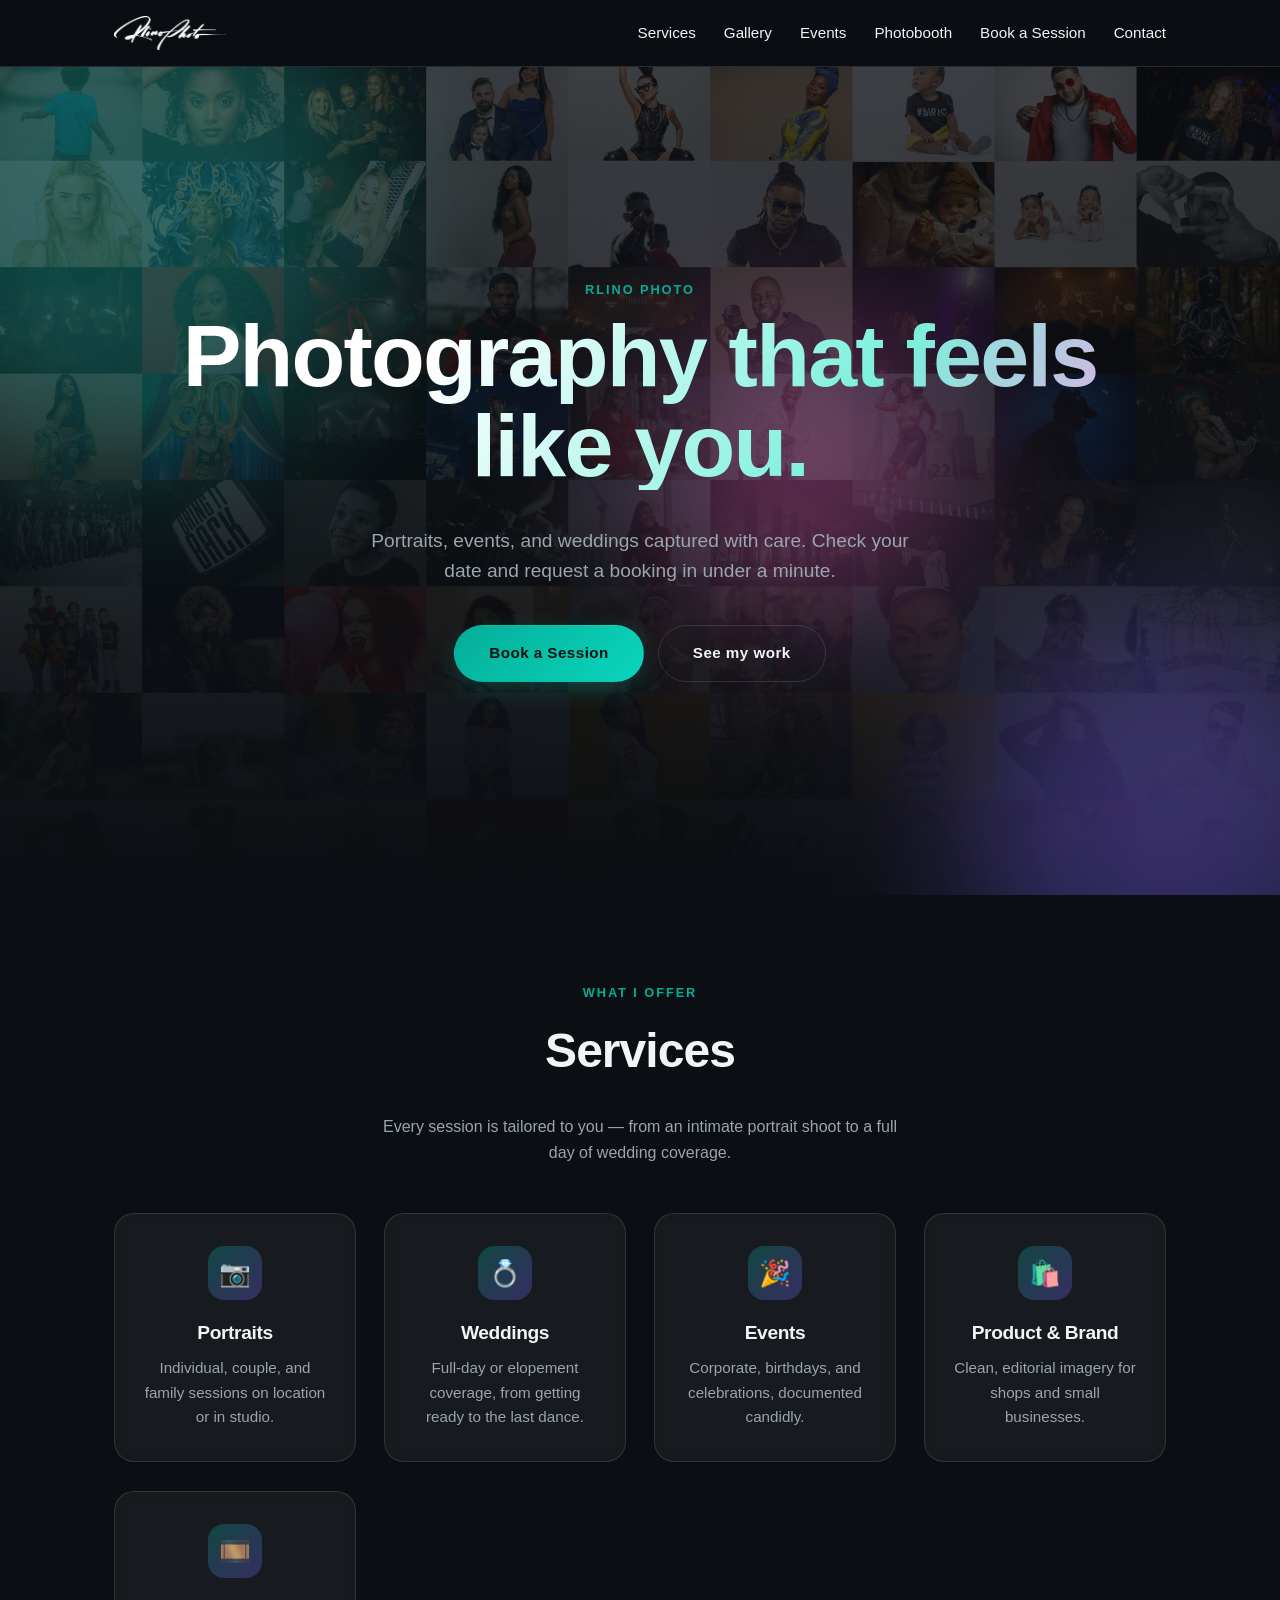
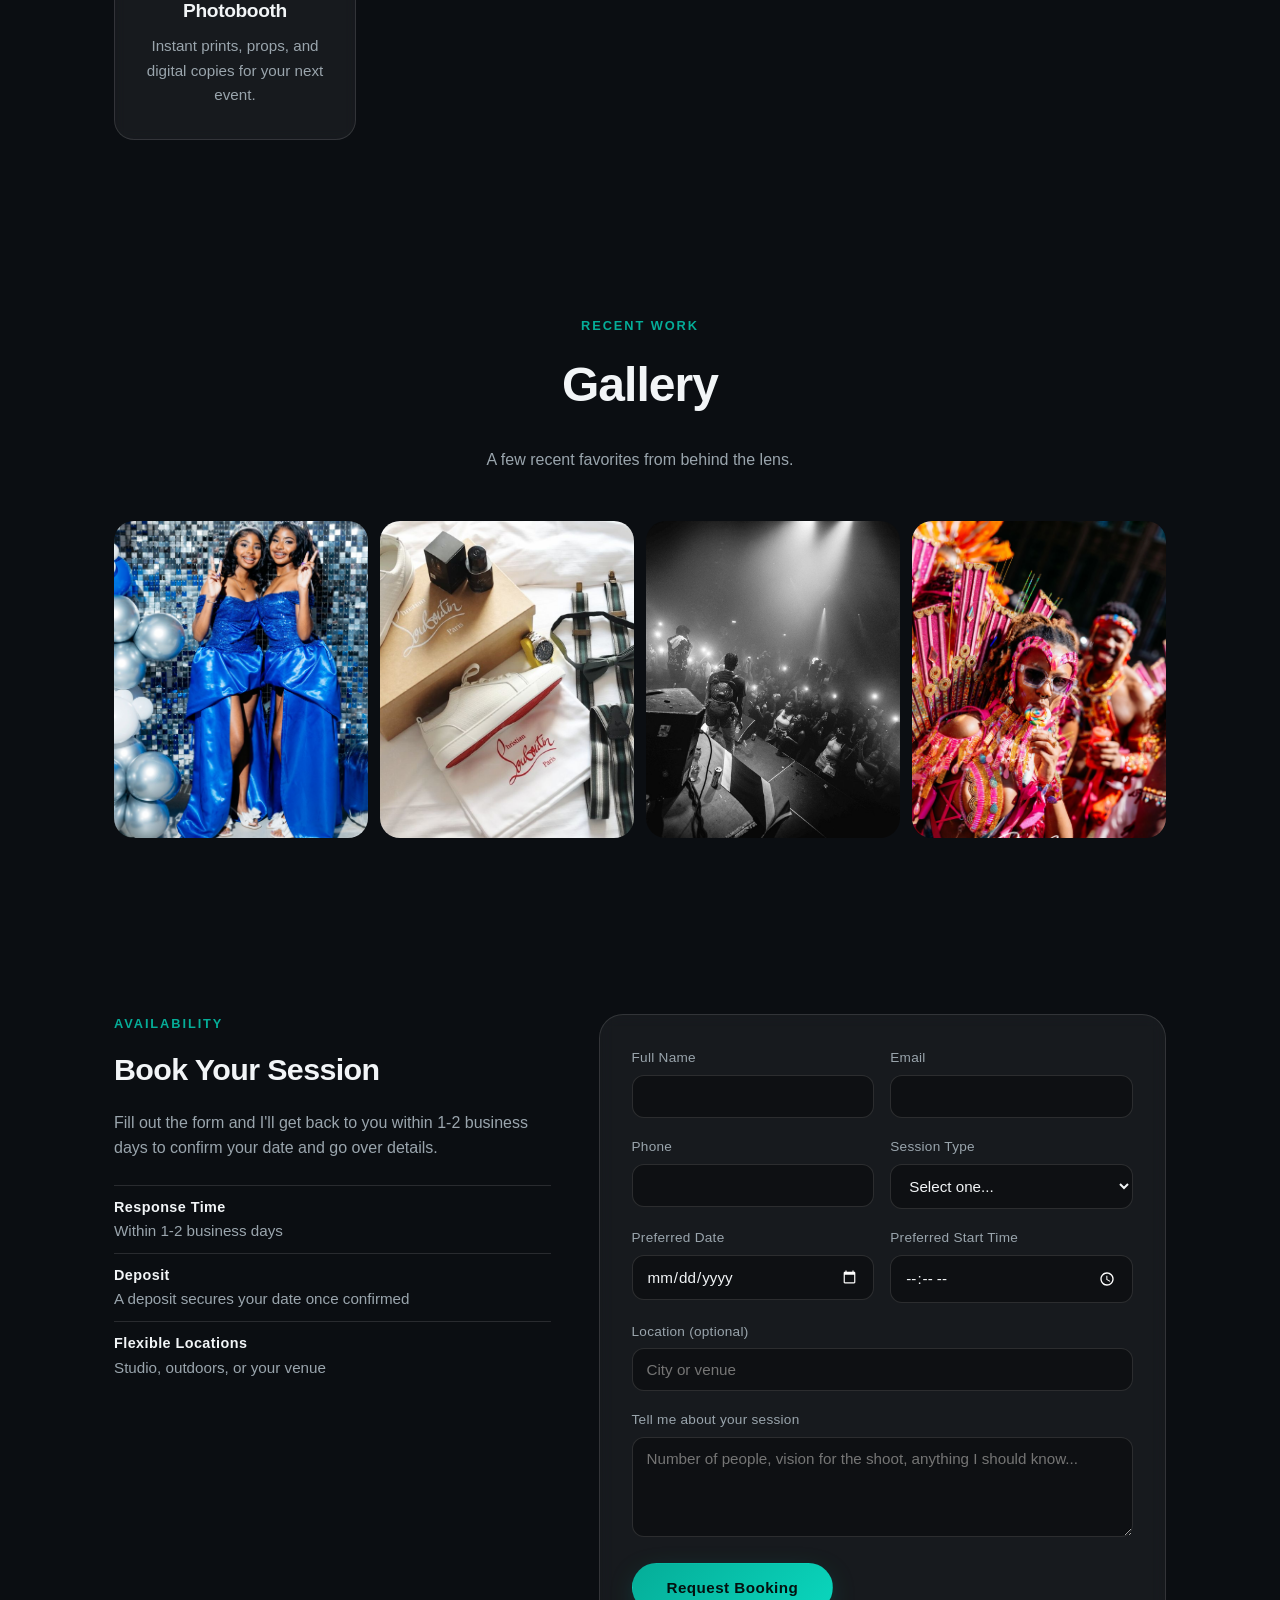
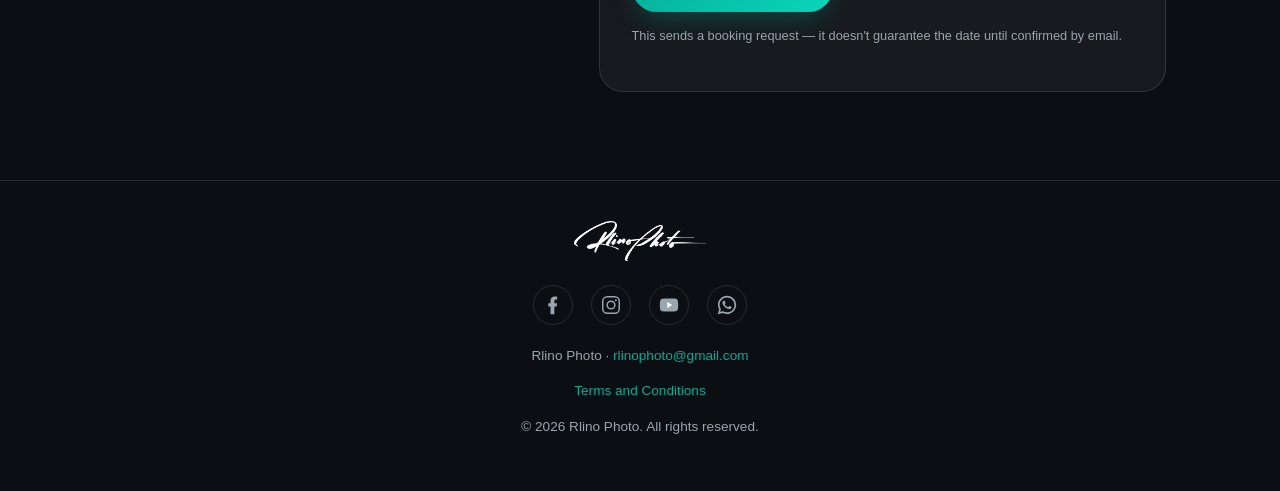
==== commit ec487e88: "Add events subpage and link gallery photo to it New events.html in the shared theme; the first home " ====
--- a/index.html
+++ b/index.html
@@ -23,6 +23,7 @@
       <ul class="nav-links">
         <li><a href="#services">Services</a></li>
         <li><a href="#gallery">Gallery</a></li>
+        <li><a href="events.html">Events</a></li>
         <li><a href="photobooth.html">Photobooth</a></li>
         <li><a href="#booking">Book a Session</a></li>
         <li><a href="#contact">Contact</a></li>
@@ -92,7 +93,7 @@
       <p>A few recent favorites from behind the lens.</p>
     </div>
     <div class="gallery-grid">
-      <div class="frame reveal"><img src="assets/gallery1.jpg" alt="Two quinceañera guests of honor in matching blue gowns and tiaras" loading="lazy" /></div>
+      <a class="frame reveal" href="events.html" aria-label="View our event photography"><img src="assets/gallery1.jpg" alt="Two quinceañera guests of honor in matching blue gowns and tiaras" loading="lazy" /></a>
       <div class="frame reveal"><img src="assets/gallery2.jpg" alt="Flat-lay product photography of sneakers, watch, and accessories" loading="lazy" /></div>
       <div class="frame reveal"><img src="assets/gallery3.jpg" alt="Concert stage view of a performer and crowd under spotlights" loading="lazy" /></div>
       <a class="frame reveal" href="https://www.facebook.com/media/set/?set=a.1701070702020775&amp;type=3" target="_blank" rel="noopener noreferrer" aria-label="View more photos in our Facebook album">
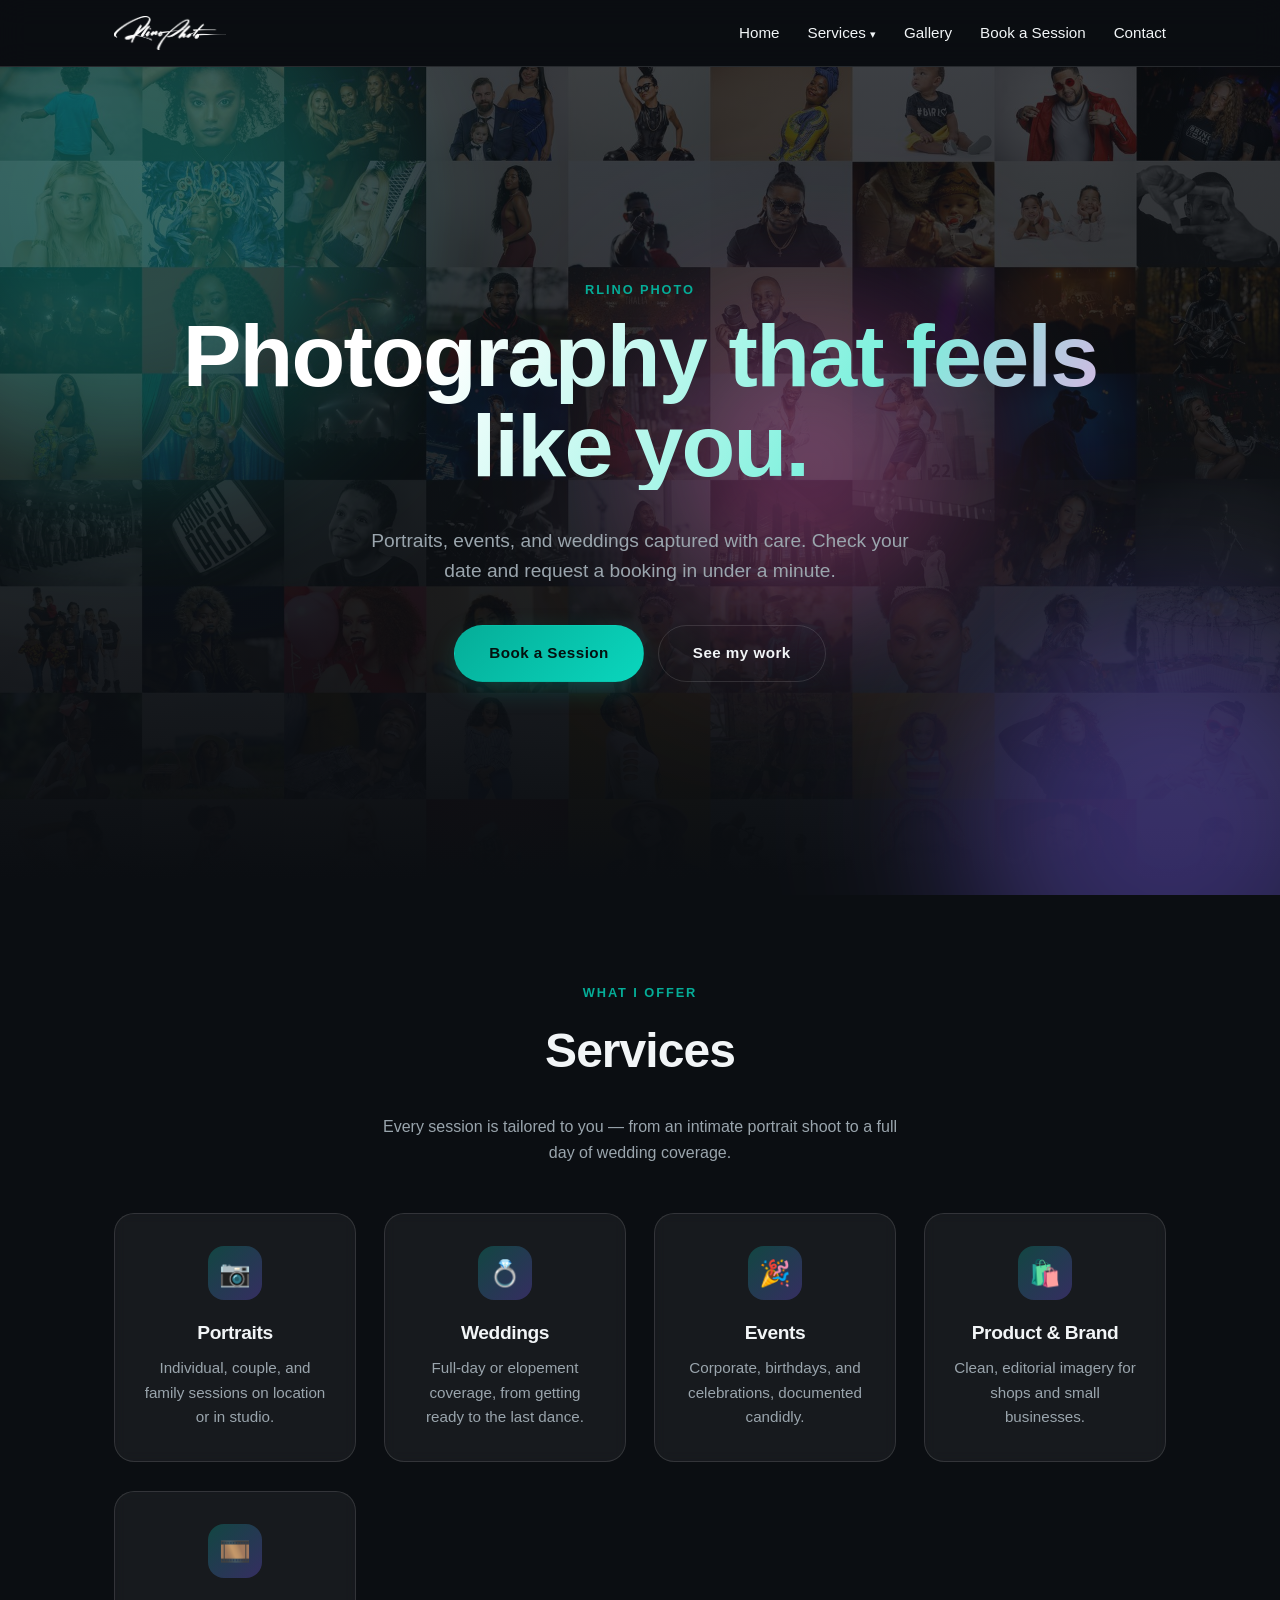
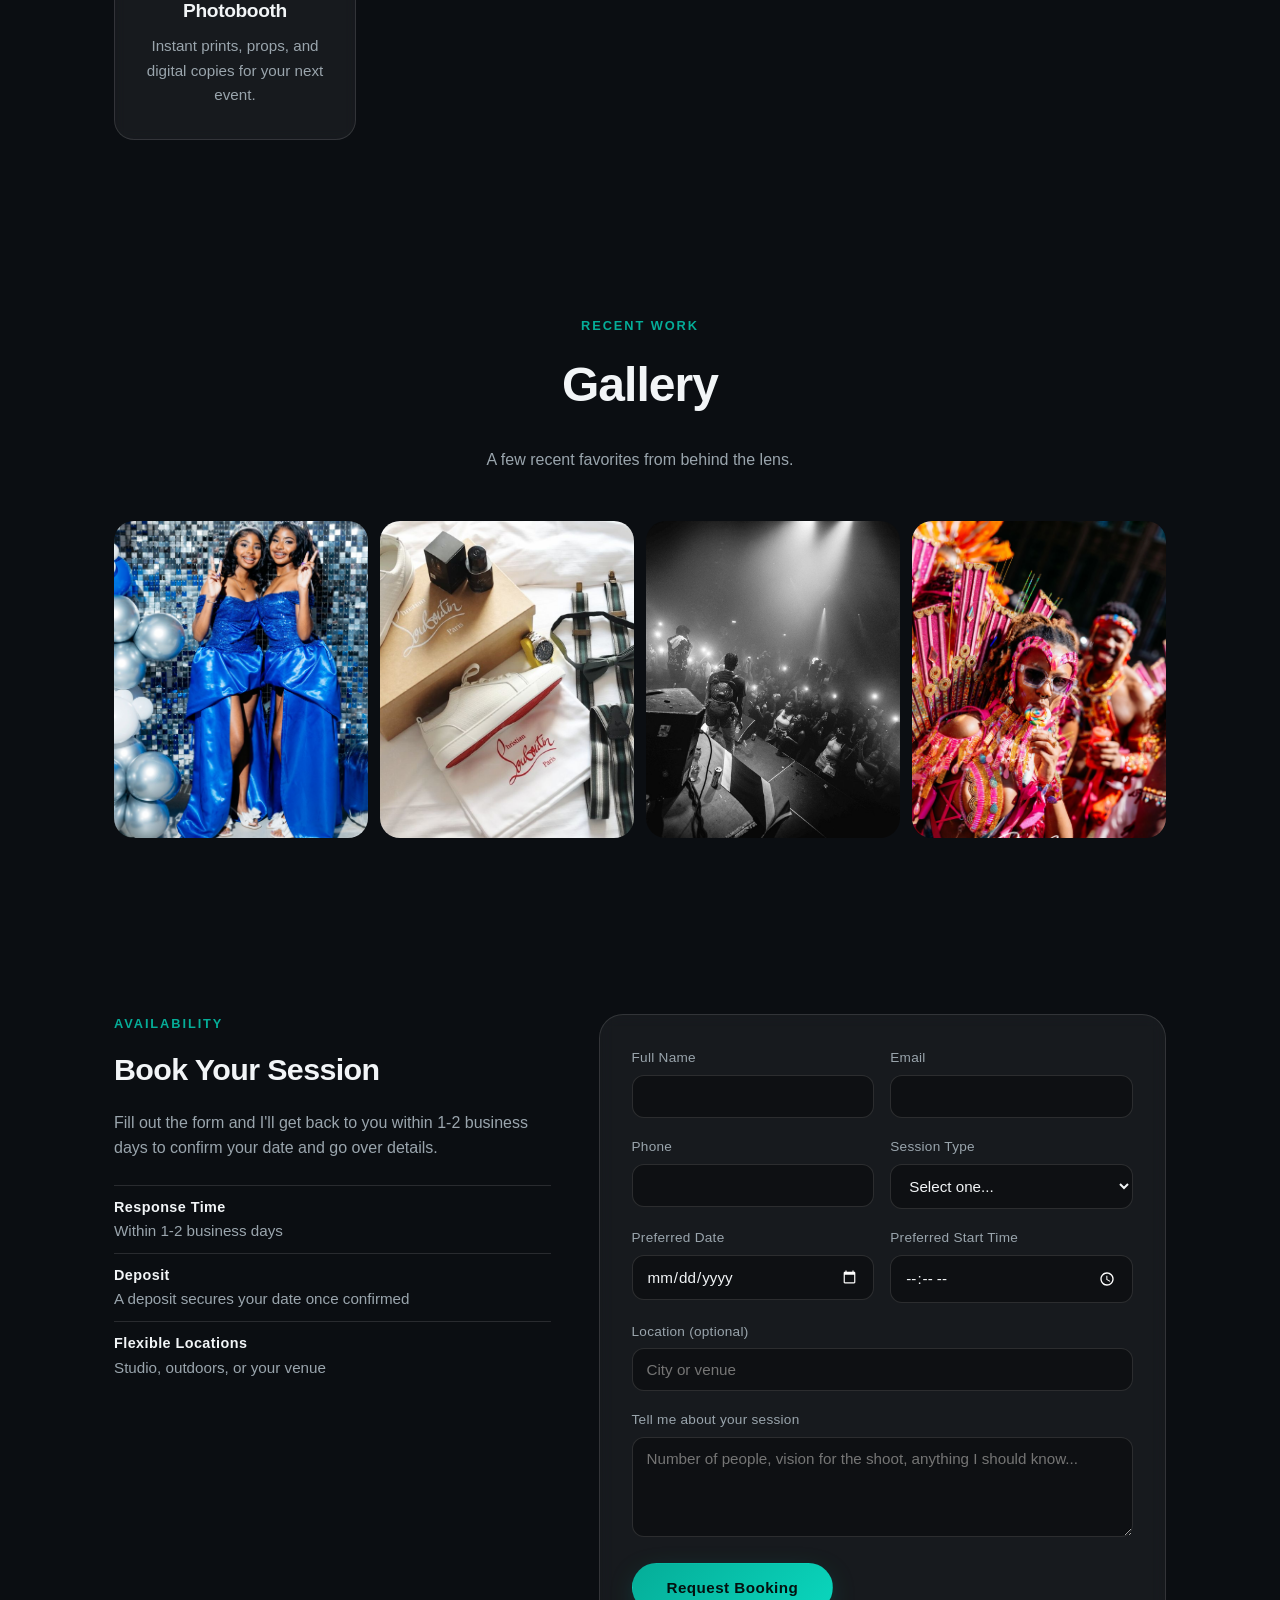
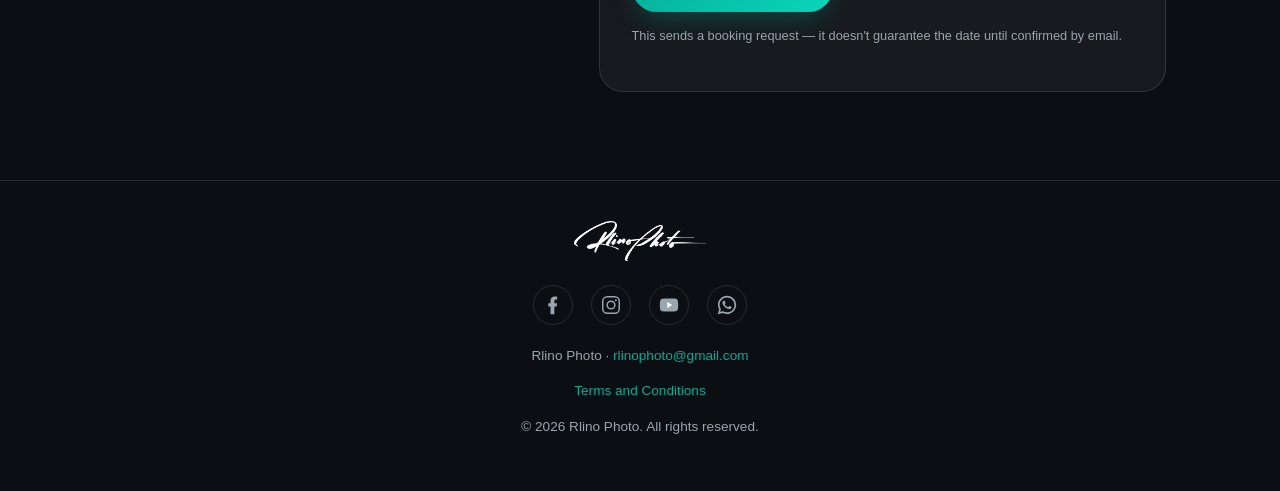
==== commit a156ea02: "Add service subpages and Services dropdown menu New portraits, weddings and product-brand pages. Sha" ====
--- a/index.html
+++ b/index.html
@@ -21,12 +21,20 @@
     <a href="#" class="logo"><img src="assets/logo-black.png" alt="Rlino Photo" /></a>
     <nav>
       <ul class="nav-links">
-        <li><a href="#services">Services</a></li>
-        <li><a href="#gallery">Gallery</a></li>
-        <li><a href="events.html">Events</a></li>
-        <li><a href="photobooth.html">Photobooth</a></li>
-        <li><a href="#booking">Book a Session</a></li>
-        <li><a href="#contact">Contact</a></li>
+        <li><a href="index.html">Home</a></li>
+        <li class="has-dropdown">
+          <button type="button" class="dropdown-toggle" aria-expanded="false" aria-haspopup="true">Services <span aria-hidden="true">&#9662;</span></button>
+          <ul class="dropdown">
+            <li><a href="portraits.html">Portraits</a></li>
+            <li><a href="weddings.html">Weddings</a></li>
+            <li><a href="events.html">Events</a></li>
+            <li><a href="product-brand.html">Product &amp; Brand</a></li>
+            <li><a href="photobooth.html">Photobooth</a></li>
+          </ul>
+        </li>
+        <li><a href="index.html#gallery">Gallery</a></li>
+        <li><a href="index.html#booking">Book a Session</a></li>
+        <li><a href="index.html#contact">Contact</a></li>
       </ul>
     </nav>
     <button class="nav-toggle" aria-label="Toggle navigation">&#9776;</button>
@@ -56,26 +64,26 @@
       <p>Every session is tailored to you — from an intimate portrait shoot to a full day of wedding coverage.</p>
     </div>
     <div class="services-grid">
-      <div class="service-card reveal">
+      <a class="service-card reveal" href="portraits.html">
         <div class="pb-icon" aria-hidden="true">📷</div>
         <h3>Portraits</h3>
         <p>Individual, couple, and family sessions on location or in studio.</p>
-      </div>
-      <div class="service-card reveal">
+      </a>
+      <a class="service-card reveal" href="weddings.html">
         <div class="pb-icon" aria-hidden="true">💍</div>
         <h3>Weddings</h3>
         <p>Full-day or elopement coverage, from getting ready to the last dance.</p>
-      </div>
-      <div class="service-card reveal">
+      </a>
+      <a class="service-card reveal" href="events.html">
         <div class="pb-icon" aria-hidden="true">🎉</div>
         <h3>Events</h3>
         <p>Corporate, birthdays, and celebrations, documented candidly.</p>
-      </div>
-      <div class="service-card reveal">
+      </a>
+      <a class="service-card reveal" href="product-brand.html">
         <div class="pb-icon" aria-hidden="true">🛍️</div>
         <h3>Product &amp; Brand</h3>
         <p>Clean, editorial imagery for shops and small businesses.</p>
-      </div>
+      </a>
       <a class="service-card reveal" href="photobooth.html">
         <div class="pb-icon" aria-hidden="true">🎞️</div>
         <h3>Photobooth</h3>
--- a/theme.css
+++ b/theme.css
@@ -580,3 +580,118 @@
 body.pb a.service-card {
   color: var(--pb-text);
 }
+
+/* Services dropdown */
+body.pb .has-dropdown {
+  position: relative;
+}
+
+body.pb .dropdown-toggle {
+  background: none;
+  border: 0;
+  padding: 0;
+  font: inherit;
+  font-size: 0.95rem;
+  color: var(--pb-text);
+  cursor: pointer;
+  transition: color 0.2s ease;
+}
+
+body.pb .dropdown-toggle:hover,
+body.pb .has-dropdown.open .dropdown-toggle {
+  color: var(--accent);
+}
+
+body.pb .dropdown-toggle span {
+  display: inline-block;
+  font-size: 0.7em;
+  transition: transform 0.2s ease;
+}
+
+body.pb .has-dropdown.open .dropdown-toggle span {
+  transform: rotate(180deg);
+}
+
+body.pb .dropdown {
+  list-style: none;
+  margin: 0;
+  padding: 8px;
+  position: absolute;
+  top: calc(100% + 14px);
+  left: 50%;
+  min-width: 210px;
+  transform: translate(-50%, 8px);
+  opacity: 0;
+  visibility: hidden;
+  background: rgba(16, 20, 26, 0.96);
+  backdrop-filter: blur(14px);
+  -webkit-backdrop-filter: blur(14px);
+  border: 1px solid var(--pb-line);
+  border-radius: 16px;
+  box-shadow: 0 20px 50px -15px rgba(0, 0, 0, 0.7);
+  transition: opacity 0.2s ease, transform 0.2s ease, visibility 0.2s;
+}
+
+/* bridge the gap so hover isn't lost between toggle and menu */
+body.pb .dropdown::before {
+  content: "";
+  position: absolute;
+  top: -16px;
+  left: 0;
+  right: 0;
+  height: 16px;
+}
+
+body.pb .has-dropdown.open .dropdown,
+body.pb .has-dropdown:hover .dropdown,
+body.pb .has-dropdown:focus-within .dropdown {
+  opacity: 1;
+  visibility: visible;
+  transform: translate(-50%, 0);
+}
+
+body.pb .dropdown a {
+  display: block;
+  padding: 10px 14px;
+  border-radius: 10px;
+  white-space: nowrap;
+}
+
+body.pb .dropdown a:hover {
+  background: var(--pb-surface-hi);
+  color: var(--accent);
+}
+
+@media (max-width: 720px) {
+  body.pb .dropdown {
+    position: static;
+    transform: none;
+    min-width: 0;
+    margin-top: 10px;
+    display: none;
+    opacity: 1;
+    visibility: visible;
+    background: var(--pb-surface);
+    box-shadow: none;
+  }
+
+  body.pb .has-dropdown.open .dropdown {
+    display: block;
+    transform: none;
+  }
+
+  /* touch: only the tap toggle opens it, not sticky hover */
+  body.pb .has-dropdown:hover .dropdown,
+  body.pb .has-dropdown:focus-within .dropdown {
+    transform: none;
+  }
+
+  body.pb .has-dropdown:not(.open):hover .dropdown,
+  body.pb .has-dropdown:not(.open):focus-within .dropdown {
+    display: none;
+  }
+
+  body.pb .dropdown::before {
+    display: none;
+  }
+}
